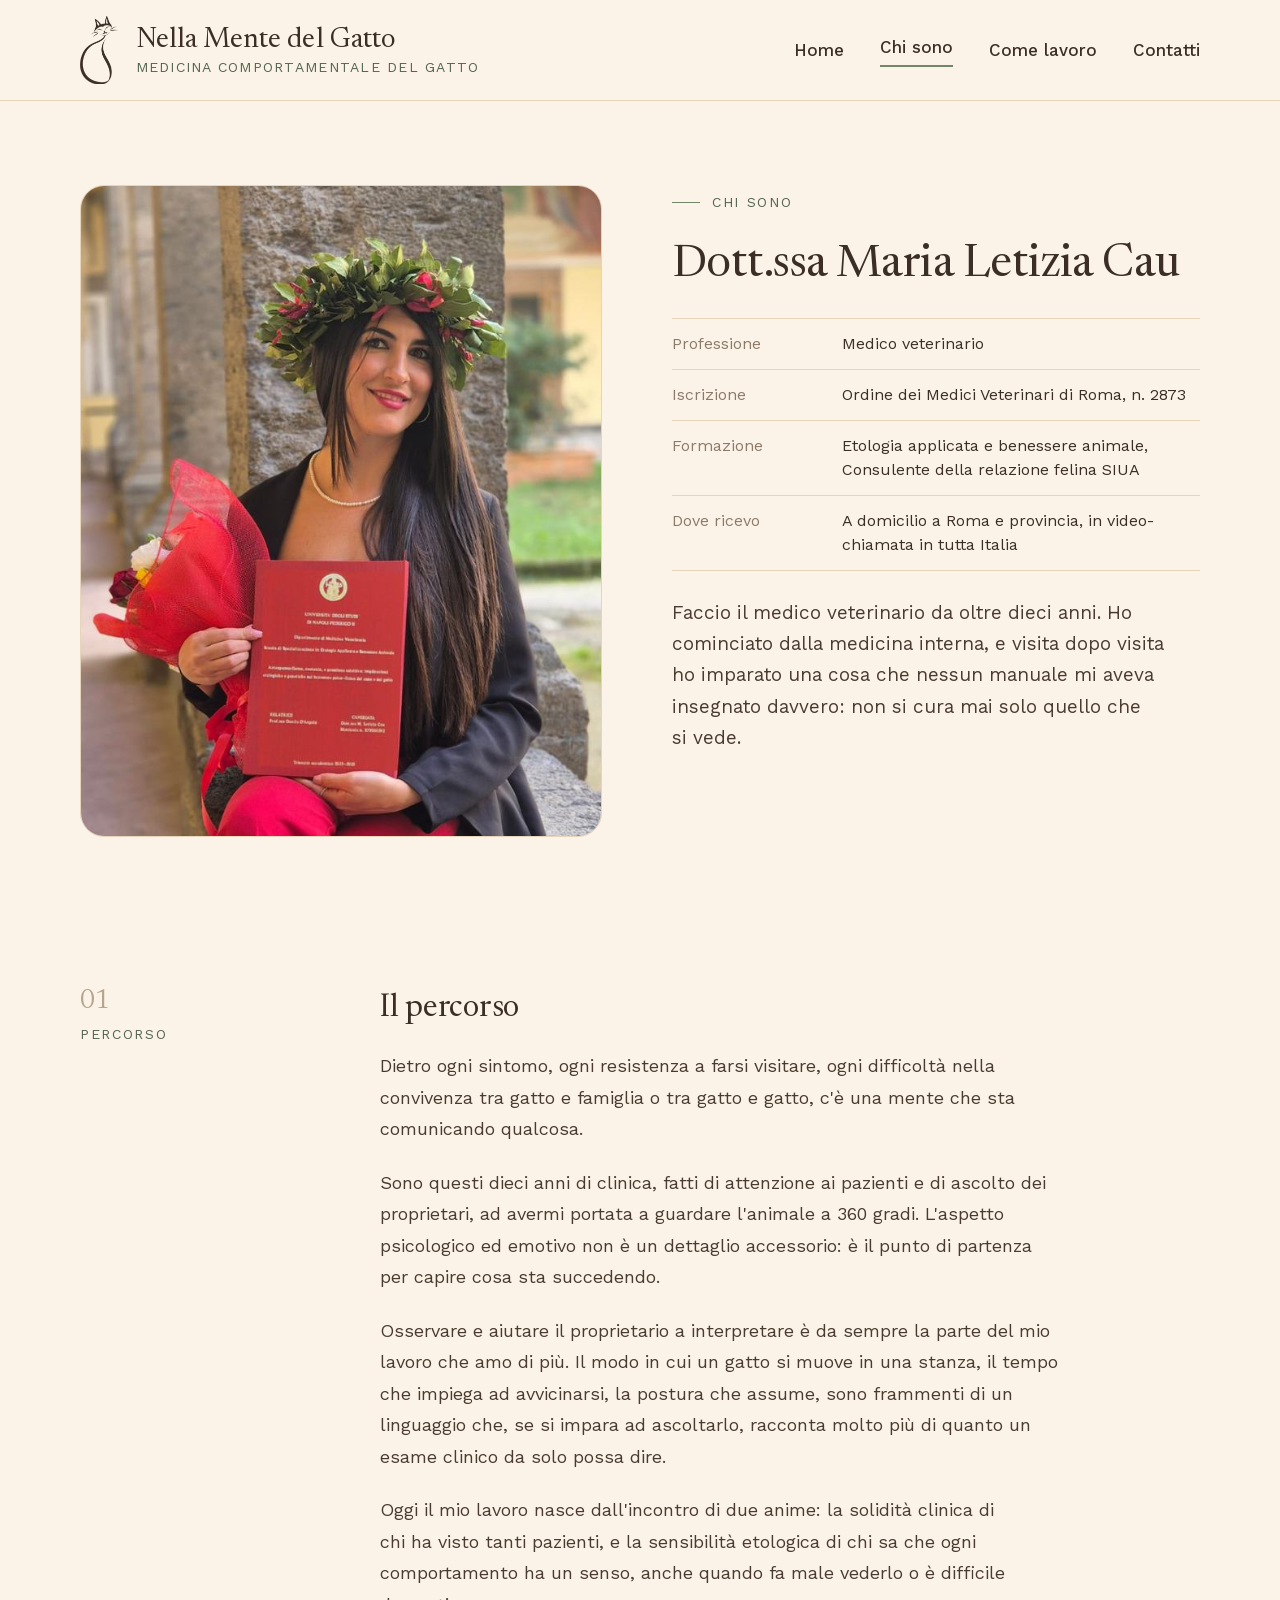
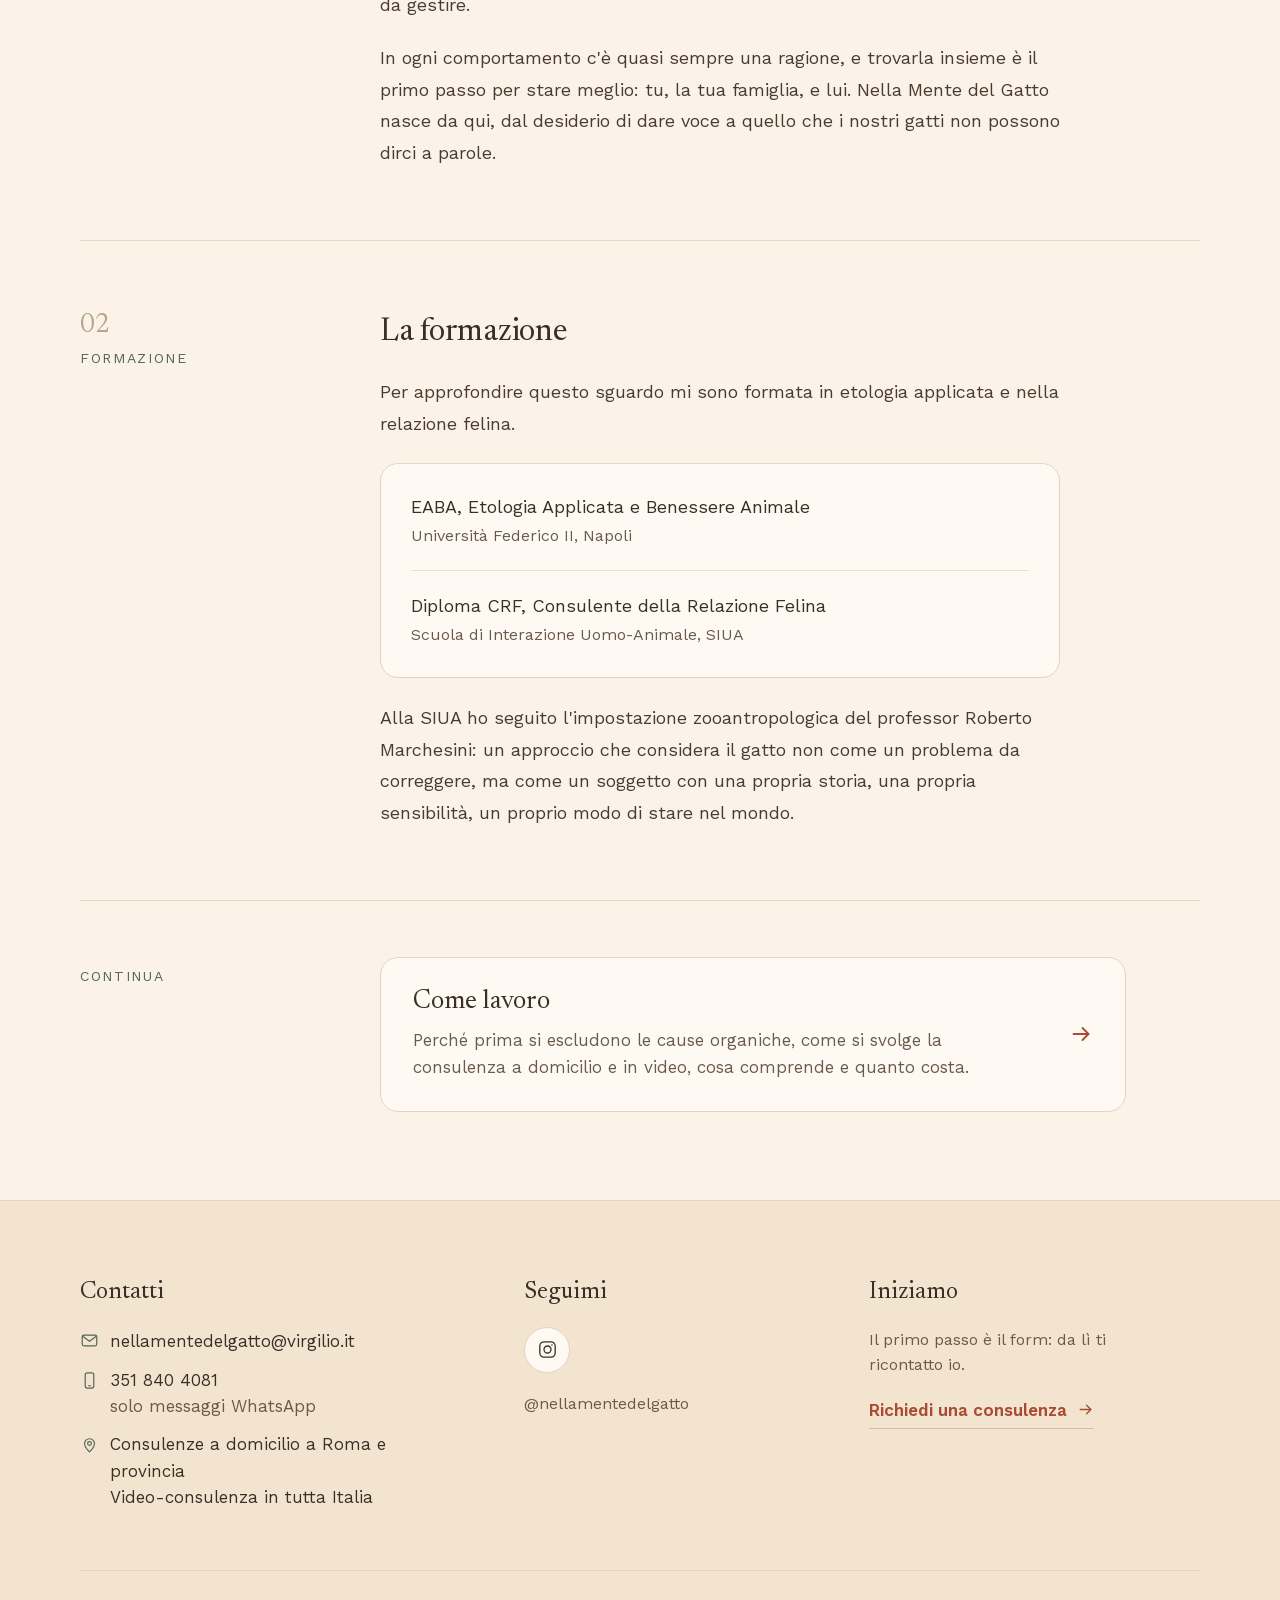
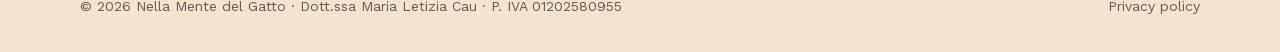
==== public/chi-sono.html @ 4de4a7db "Prima versione del sito" ====
<!doctype html>
<html lang="it">
<head>
<meta charset="utf-8">
<meta name="viewport" content="width=device-width, initial-scale=1">
<title>Chi sono · Nella Mente del Gatto</title>
<meta name="description" content="Dott.ssa Maria Letizia Cau, medico veterinario esperto in comportamento felino. Consulenze a domicilio a Roma e in video-chiamata in tutta Italia.">
<link rel="icon" href="assets/img/logo-gatto.png">
<link rel="stylesheet" href="assets/css/style.css">
<script src="assets/js/main.js" defer></script>
</head>
<body class="pagina-chi-sono">
<div class="v-desk">
<div class="chi-sono">
<div class="chi-sono__div">

  <header class="header">
    <div class="header__div">

      <a href="index.html" class="brand header__a" aria-label="Nella Mente del Gatto, torna alla home">
        <img src="assets/img/logo-gatto.png" alt="Nella Mente del Gatto" class="header__img">
        <div class="header__div-2">
          <span class="header__span">Nella Mente del Gatto</span>
          <span class="header__span-2">Medicina comportamentale del gatto</span>
        </div>
      </a>

      <nav class="header__nav">
        <a href="index.html" class="header__a-2">Home</a>
        <a href="chi-sono.html" aria-current="page" class="header__a-3">Chi sono</a>
        <a href="come-lavoro.html" class="header__a-2">Come lavoro</a>
        <a href="#contatti" class="header__a-2">Contatti</a>
      </nav>

    </div>
  </header>

  <section class="chi-sono-apertura">
    <div class="chi-sono-apertura__div">

      <img src="assets/img/foto-dottoressa.jpg" alt="La dottoressa Maria Letizia Cau seduta nel chiostro della Federico II, con la corona d'alloro e la tesi della scuola di specializzazione in etologia applicata e benessere animale" class="chi-sono-apertura__img">

      <div class="chi-sono-apertura__div-2">

        <div class="chi-sono-apertura__div-3">
          <span class="chi-sono-apertura__span"></span>
          <span class="chi-sono-apertura__span-2">Chi sono</span>
        </div>

        <h1 class="chi-sono-apertura__h1">Dott.ssa Maria Letizia Cau</h1>

        <ul class="chi-sono-apertura__ul">
          <li class="chi-sono-apertura__li">
            <span class="chi-sono-apertura__span-3">Professione</span>
            <span>Medico veterinario</span>
          </li>
          <li class="chi-sono-apertura__li">
            <span class="chi-sono-apertura__span-3">Iscrizione</span>
            <span>Ordine dei Medici Veterinari di Roma, n. 2873</span>
          </li>
          <li class="chi-sono-apertura__li">
            <span class="chi-sono-apertura__span-3">Formazione</span>
            <span>Etologia applicata e benessere animale, Consulente della relazione felina SIUA</span>
          </li>
          <li class="chi-sono-apertura__li">
            <span class="chi-sono-apertura__span-3">Dove ricevo</span>
            <span>A domicilio a Roma e provincia, in video-chiamata in tutta Italia</span>
          </li>
        </ul>

        <p class="chi-sono-apertura__p">Faccio il medico veterinario da oltre dieci anni. Ho cominciato dalla medicina interna, e visita dopo visita ho imparato una cosa che nessun manuale mi aveva insegnato davvero: non si cura mai solo quello che si vede.</p>

      </div>

    </div>
  </section>

  <section id="percorso" class="chi-sono-percorso">
    <div class="chi-sono-percorso__div">

      <div class="chi-sono-percorso__div-2">
        <span class="chi-sono-percorso__span">01</span>
        <span class="chi-sono-percorso__span-2">Percorso</span>
      </div>

      <div class="chi-sono-percorso__div-3">
        <h2 class="chi-sono-percorso__h2">Il percorso</h2>
        <p class="chi-sono-percorso__p">Dietro ogni sintomo, ogni resistenza a farsi visitare, ogni difficoltà nella convivenza tra gatto e famiglia o tra gatto e gatto, c'è una mente che sta comunicando qualcosa.</p>
        <p class="chi-sono-percorso__p">Sono questi dieci anni di clinica, fatti di attenzione ai pazienti e di ascolto dei proprietari, ad avermi portata a guardare l'animale a 360 gradi. L'aspetto psicologico ed emotivo non è un dettaglio accessorio: è il punto di partenza per capire cosa sta succedendo.</p>
        <p class="chi-sono-percorso__p">Osservare e aiutare il proprietario a interpretare è da sempre la parte del mio lavoro che amo di più. Il modo in cui un gatto si muove in una stanza, il tempo che impiega ad avvicinarsi, la postura che assume, sono frammenti di un linguaggio che, se si impara ad ascoltarlo, racconta molto più di quanto un esame clinico da solo possa dire.</p>
        <p class="chi-sono-percorso__p">Oggi il mio lavoro nasce dall'incontro di due anime: la solidità clinica di chi ha visto tanti pazienti, e la sensibilità etologica di chi sa che ogni comportamento ha un senso, anche quando fa male vederlo o è difficile da gestire.</p>
        <p class="chi-sono-percorso__p">In ogni comportamento c'è quasi sempre una ragione, e trovarla insieme è il primo passo per stare meglio: tu, la tua famiglia, e lui. Nella Mente del Gatto nasce da qui, dal desiderio di dare voce a quello che i nostri gatti non possono dirci a parole.</p>
      </div>

    </div>
  </section>

  <section id="formazione" class="chi-sono-formazione">
    <div class="chi-sono-formazione__div">

      <div class="chi-sono-formazione__div-2">
        <span class="chi-sono-formazione__span">02</span>
        <span class="chi-sono-formazione__span-2">Formazione</span>
      </div>

      <div class="chi-sono-formazione__div-3">
        <h2 class="chi-sono-formazione__h2">La formazione</h2>
        <p class="chi-sono-formazione__p">Per approfondire questo sguardo mi sono formata in etologia applicata e nella relazione felina.</p>

        <ul class="chi-sono-formazione__ul">
          <li class="chi-sono-formazione__li">
            <span class="chi-sono-formazione__span-3">EABA, Etologia Applicata e Benessere Animale</span>
            <span class="chi-sono-formazione__span-4">Università Federico II, Napoli</span>
          </li>
          <li class="chi-sono-formazione__li-2">
            <span class="chi-sono-formazione__span-3">Diploma CRF, Consulente della Relazione Felina</span>
            <span class="chi-sono-formazione__span-4">Scuola di Interazione Uomo-Animale, SIUA</span>
          </li>
        </ul>

        <p class="chi-sono-formazione__p">Alla SIUA ho seguito l'impostazione zooantropologica del professor Roberto Marchesini: un approccio che considera il gatto non come un problema da correggere, ma come un soggetto con una propria storia, una propria sensibilità, un proprio modo di stare nel mondo.</p>
      </div>

    </div>
  </section>

  <section class="chi-sono-continua">
    <div class="chi-sono-continua__div">
      <span class="chi-sono-continua__span">Continua</span>
      <a href="come-lavoro.html" class="chi-sono-continua__a">
        <span class="chi-sono-continua__span-2">
          <span class="chi-sono-continua__span-3">Come lavoro</span>
          <span class="chi-sono-continua__span-4">Perché prima si escludono le cause organiche, come si svolge la consulenza a domicilio e in video, cosa comprende e quanto costa.</span>
        </span>
        <svg width="24" height="24" viewBox="0 0 24 24" fill="none" stroke="#A84B32" stroke-width="1.8" stroke-linecap="round" stroke-linejoin="round" class="chi-sono-continua__svg" aria-hidden="true"><path d="M4.5 12h15"/><path d="M13.5 6l6 6-6 6"/></svg>
      </a>
    </div>
  </section>

</div>

  <footer id="contatti" class="footer">
    <div class="footer__div">

      <div class="footer__div-2">

        <div class="footer__div-3">
          <h3 class="footer__h3">Contatti</h3>
          <ul class="footer__ul">
            <li class="footer__li">
              <svg width="19" height="19" viewBox="0 0 24 24" fill="none" stroke="#556652" stroke-width="1.5" stroke-linecap="round" stroke-linejoin="round" class="footer__svg" aria-hidden="true"><rect x="2.8" y="5.2" width="18.4" height="13.6" rx="2.4"/><path d="M3.4 6.6 12 13l8.6-6.4"/></svg>
              <a href="mailto:nellamentedelgatto@virgilio.it" class="footer__a">nellamentedelgatto@virgilio.it</a>
            </li>
            <li class="footer__li-2">
              <svg width="19" height="19" viewBox="0 0 24 24" fill="none" stroke="#556652" stroke-width="1.5" stroke-linecap="round" stroke-linejoin="round" class="footer__svg-2" aria-hidden="true"><rect x="6.6" y="2.4" width="10.8" height="19.2" rx="2.6"/><path d="M10.7 18.6h2.6"/></svg>
              <span>351 840 4081<br><span class="footer__span">solo messaggi WhatsApp</span></span>
            </li>
            <li class="footer__li-2">
              <svg width="19" height="19" viewBox="0 0 24 24" fill="none" stroke="#556652" stroke-width="1.5" stroke-linecap="round" stroke-linejoin="round" class="footer__svg-2" aria-hidden="true"><path d="M12 21.4c4.2-4.4 6.3-7.8 6.3-10.4a6.3 6.3 0 0 0-12.6 0c0 2.6 2.1 6 6.3 10.4Z"/><circle cx="12" cy="10.8" r="2.4"/></svg>
              <span>Consulenze a domicilio a Roma e provincia<br>Video-consulenza in tutta Italia</span>
            </li>
          </ul>
        </div>

        <div class="footer__div-3">
          <h3 class="footer__h3">Seguimi</h3>
          <a href="https://instagram.com/nellamentedelgatto" aria-label="Instagram @nellamentedelgatto" class="footer__a-2">
            <span class="footer__span-2">
              <svg width="21" height="21" viewBox="0 0 24 24" fill="none" stroke="#3A2E26" stroke-width="1.5" stroke-linecap="round" stroke-linejoin="round" aria-hidden="true"><rect x="3.2" y="3.2" width="17.6" height="17.6" rx="5"/><circle cx="12" cy="12" r="4"/><circle cx="17.1" cy="6.9" r=".9" fill="#3A2E26" stroke="none"/></svg>
            </span>
            <span>@nellamentedelgatto</span>
          </a>
        </div>

        <div class="footer__div-4">
          <h3 class="footer__h3">Iniziamo</h3>
          <p class="footer__p">Il primo passo è il form: da lì ti ricontatto io.</p>
          <a href="https://docs.google.com/forms/d/e/1FAIpQLSdXzBpTaCmqkemkIKtonIgQlfMpeAtrmqudylwZAM1-Fb1tOw/viewform" target="_blank" rel="noopener" class="footer__a-3">
            Richiedi una consulenza
            <svg width="17" height="17" viewBox="0 0 24 24" fill="none" stroke="#A84B32" stroke-width="1.9" stroke-linecap="round" stroke-linejoin="round" aria-hidden="true"><path d="M4.5 12h15"/><path d="M13.5 6l6 6-6 6"/></svg>
          </a>
        </div>

      </div>

      <div class="footer__div-5">
        <span class="footer__span-3">© 2026 Nella Mente del Gatto · Dott.ssa Maria Letizia Cau · P. IVA 01202580955</span>
        <a href="privacy.html" class="footer__a-4">Privacy policy</a>
      </div>

    </div>
  </footer>

</div>
</div>
<div class="v-mob">
<div class="m-chi-sono">
<div class="m-chi-sono__div">

  <header class="m-header">
    <div class="m-header__div">

      <a href="index.html" class="brand m-header__a" aria-label="Nella Mente del Gatto, torna alla home">
        <img src="assets/img/logo-gatto.png" alt="Nella Mente del Gatto" class="m-header__img">
        <span class="m-header__span">Nella Mente<br>del Gatto</span>
      </a>

      <button class="menu-toggle m-header__button" aria-label="Apri il menu" aria-expanded="false" aria-controls="m-menu">
        <svg width="22" height="22" viewBox="0 0 24 24" fill="none" stroke="#3A2E26" stroke-width="1.7" stroke-linecap="round" aria-hidden="true"><path d="M4 7.5h16"/><path d="M4 12h16"/><path d="M4 16.5h16"/></svg>
      </button>

    </div>
    <nav class="menu-mobile" id="m-menu" hidden><a href="index.html">Home</a><a href="chi-sono.html" aria-current="page" class="is-active">Chi sono</a><a href="come-lavoro.html">Come lavoro</a><a href="#m-contatti">Contatti</a></nav>
  </header>

  <section class="m-chi-sono-apertura">

    <div class="m-chi-sono-apertura__div">
      <span class="m-chi-sono-apertura__span"></span>
      <span class="m-chi-sono-apertura__span-2">Chi sono</span>
    </div>

    <h1 class="m-chi-sono-apertura__h1">Dott.ssa Maria Letizia Cau</h1>

    <img src="assets/img/foto-dottoressa.jpg" alt="La dottoressa Maria Letizia Cau seduta nel chiostro della Federico II, con la corona d'alloro e la tesi della scuola di specializzazione in etologia applicata e benessere animale" class="m-chi-sono-apertura__img">

    <ul class="m-chi-sono-apertura__ul">
      <li class="m-chi-sono-apertura__li">
        <span class="m-chi-sono-apertura__span-3">Professione</span>
        <span class="m-chi-sono-apertura__span-4">Medico veterinario</span>
      </li>
      <li class="m-chi-sono-apertura__li">
        <span class="m-chi-sono-apertura__span-3">Iscrizione</span>
        <span class="m-chi-sono-apertura__span-4">Ordine dei Medici Veterinari di Roma, n. 2873</span>
      </li>
      <li class="m-chi-sono-apertura__li">
        <span class="m-chi-sono-apertura__span-3">Formazione</span>
        <span class="m-chi-sono-apertura__span-4">Etologia applicata e benessere animale, Consulente della relazione felina SIUA</span>
      </li>
      <li class="m-chi-sono-apertura__li">
        <span class="m-chi-sono-apertura__span-3">Dove ricevo</span>
        <span class="m-chi-sono-apertura__span-4">A domicilio a Roma e provincia, in video-chiamata in tutta Italia</span>
      </li>
    </ul>

    <p class="m-chi-sono-apertura__p">Faccio il medico veterinario da oltre dieci anni. Ho cominciato dalla medicina interna, e visita dopo visita ho imparato una cosa che nessun manuale mi aveva insegnato davvero: non si cura mai solo quello che si vede.</p>

  </section>

  <section id="m-percorso" class="m-chi-sono-percorso">
    <div class="m-chi-sono-percorso__div">
      <span class="m-chi-sono-percorso__span">01</span>
      <span class="m-chi-sono-percorso__span-2">Percorso</span>
    </div>
    <h2 class="m-chi-sono-percorso__h2">Il percorso</h2>
    <p class="m-chi-sono-percorso__p">Dietro ogni sintomo, ogni resistenza a farsi visitare, ogni difficoltà nella convivenza tra gatto e famiglia o tra gatto e gatto, c'è una mente che sta comunicando qualcosa.</p>
    <p class="m-chi-sono-percorso__p">Sono questi dieci anni di clinica, fatti di attenzione ai pazienti e di ascolto dei proprietari, ad avermi portata a guardare l'animale a 360 gradi. L'aspetto psicologico ed emotivo non è un dettaglio accessorio: è il punto di partenza per capire cosa sta succedendo.</p>
    <p class="m-chi-sono-percorso__p">Osservare e aiutare il proprietario a interpretare è da sempre la parte del mio lavoro che amo di più. Il modo in cui un gatto si muove in una stanza, il tempo che impiega ad avvicinarsi, la postura che assume, sono frammenti di un linguaggio che, se si impara ad ascoltarlo, racconta molto più di quanto un esame clinico da solo possa dire.</p>
    <p class="m-chi-sono-percorso__p">Oggi il mio lavoro nasce dall'incontro di due anime: la solidità clinica di chi ha visto tanti pazienti, e la sensibilità etologica di chi sa che ogni comportamento ha un senso, anche quando fa male vederlo o è difficile da gestire.</p>
    <p class="m-chi-sono-percorso__p">In ogni comportamento c'è quasi sempre una ragione, e trovarla insieme è il primo passo per stare meglio: tu, la tua famiglia, e lui. Nella Mente del Gatto nasce da qui, dal desiderio di dare voce a quello che i nostri gatti non possono dirci a parole.</p>
  </section>

  <section id="m-formazione" class="m-chi-sono-formazione">
    <div class="m-chi-sono-formazione__div">
      <div class="m-chi-sono-formazione__div-2">
        <span class="m-chi-sono-formazione__span">02</span>
        <span class="m-chi-sono-formazione__span-2">Formazione</span>
      </div>
      <h2 class="m-chi-sono-formazione__h2">La formazione</h2>
      <p class="m-chi-sono-formazione__p">Per approfondire questo sguardo mi sono formata in etologia applicata e nella relazione felina.</p>

      <ul class="m-chi-sono-formazione__ul">
        <li class="m-chi-sono-formazione__li">
          <span class="m-chi-sono-formazione__span-3">EABA, Etologia Applicata e Benessere Animale</span>
          <span class="m-chi-sono-formazione__span-4">Università Federico II, Napoli</span>
        </li>
        <li class="m-chi-sono-formazione__li-2">
          <span class="m-chi-sono-formazione__span-3">Diploma CRF, Consulente della Relazione Felina</span>
          <span class="m-chi-sono-formazione__span-4">Scuola di Interazione Uomo-Animale, SIUA</span>
        </li>
      </ul>

      <p class="m-chi-sono-formazione__p">Alla SIUA ho seguito l'impostazione zooantropologica del professor Roberto Marchesini: un approccio che considera il gatto non come un problema da correggere, ma come un soggetto con una propria storia, una propria sensibilità, un proprio modo di stare nel mondo.</p>
    </div>
  </section>

  <section class="m-chi-sono-continua">
    <div class="m-chi-sono-continua__div">
      <span class="m-chi-sono-continua__span">Continua</span>
      <a href="come-lavoro.html" class="m-chi-sono-continua__a">
        <span class="m-chi-sono-continua__span-2">Come lavoro</span>
        <span class="m-chi-sono-continua__span-3">Perché prima si escludono le cause organiche, come si svolge la consulenza a domicilio e in video, cosa comprende e quanto costa.</span>
        <span class="m-chi-sono-continua__span-4">
          Vai alla pagina
          <svg width="17" height="17" viewBox="0 0 24 24" fill="none" stroke="#A84B32" stroke-width="1.9" stroke-linecap="round" stroke-linejoin="round" aria-hidden="true"><path d="M4.5 12h15"/><path d="M13.5 6l6 6-6 6"/></svg>
        </span>
      </a>
    </div>
  </section>

</div>

  <footer id="m-contatti" class="m-footer">

    <div class="m-footer__div">

      <div class="m-footer__div-2">
        <h3 class="m-footer__h3">Contatti</h3>
        <ul class="m-footer__ul">
          <li class="m-footer__li">
            <svg width="19" height="19" viewBox="0 0 24 24" fill="none" stroke="#556652" stroke-width="1.5" stroke-linecap="round" stroke-linejoin="round" class="m-footer__svg" aria-hidden="true"><rect x="2.8" y="5.2" width="18.4" height="13.6" rx="2.4"/><path d="M3.4 6.6 12 13l8.6-6.4"/></svg>
            <a href="mailto:nellamentedelgatto@virgilio.it" class="m-footer__a">nellamentedelgatto@virgilio.it</a>
          </li>
          <li class="m-footer__li-2">
            <svg width="19" height="19" viewBox="0 0 24 24" fill="none" stroke="#556652" stroke-width="1.5" stroke-linecap="round" stroke-linejoin="round" class="m-footer__svg-2" aria-hidden="true"><rect x="6.6" y="2.4" width="10.8" height="19.2" rx="2.6"/><path d="M10.7 18.6h2.6"/></svg>
            <span>351 840 4081<br><span class="m-footer__span">solo messaggi WhatsApp</span></span>
          </li>
          <li class="m-footer__li-2">
            <svg width="19" height="19" viewBox="0 0 24 24" fill="none" stroke="#556652" stroke-width="1.5" stroke-linecap="round" stroke-linejoin="round" class="m-footer__svg-2" aria-hidden="true"><path d="M12 21.4c4.2-4.4 6.3-7.8 6.3-10.4a6.3 6.3 0 0 0-12.6 0c0 2.6 2.1 6 6.3 10.4Z"/><circle cx="12" cy="10.8" r="2.4"/></svg>
            <span>Consulenze a domicilio a Roma e provincia<br>Video-consulenza in tutta Italia</span>
          </li>
        </ul>
      </div>

      <div class="m-footer__div-3">
        <h3 class="m-footer__h3">Seguimi</h3>
        <a href="https://instagram.com/nellamentedelgatto" aria-label="Instagram @nellamentedelgatto" class="m-footer__a-2">
          <span class="m-footer__span-2">
            <svg width="22" height="22" viewBox="0 0 24 24" fill="none" stroke="#3A2E26" stroke-width="1.5" stroke-linecap="round" stroke-linejoin="round" aria-hidden="true"><rect x="3.2" y="3.2" width="17.6" height="17.6" rx="5"/><circle cx="12" cy="12" r="4"/><circle cx="17.1" cy="6.9" r=".9" fill="#3A2E26" stroke="none"/></svg>
          </span>
          <span>@nellamentedelgatto</span>
        </a>
      </div>

      <div class="m-footer__div-4">
        <h3 class="m-footer__h3">Iniziamo</h3>
        <p class="m-footer__p">Il primo passo è il form: da lì ti ricontatto io.</p>
        <a href="https://docs.google.com/forms/d/e/1FAIpQLSdXzBpTaCmqkemkIKtonIgQlfMpeAtrmqudylwZAM1-Fb1tOw/viewform" target="_blank" rel="noopener" class="m-footer__a-3">
          Richiedi una consulenza
          <svg width="17" height="17" viewBox="0 0 24 24" fill="none" stroke="#A84B32" stroke-width="1.9" stroke-linecap="round" stroke-linejoin="round" aria-hidden="true"><path d="M4.5 12h15"/><path d="M13.5 6l6 6-6 6"/></svg>
        </a>
      </div>

    </div>

    <div class="m-footer__div-5">
      <span class="m-footer__span-3">© 2026 Nella Mente del Gatto · Dott.ssa Maria Letizia Cau · P. IVA 01202580955</span>
      <a href="privacy.html" class="m-footer__a-4">Privacy policy</a>
    </div>

  </footer>

</div>
</div>
</body>
</html>
---- public/assets/css/style.css ----
@font-face {
  font-family: 'Newsreader';
  font-style: normal;
  font-weight: 400;
  font-display: swap;
  src: url("../fonts/newsreader-vietnamese.woff2") format('woff2');
  unicode-range: U+0102-0103, U+0110-0111, U+0128-0129, U+0168-0169, U+01A0-01A1, U+01AF-01B0, U+0300-0301, U+0303-0304, U+0308-0309, U+0323, U+0329, U+1EA0-1EF9, U+20AB;
}
@font-face {
  font-family: 'Newsreader';
  font-style: normal;
  font-weight: 400;
  font-display: swap;
  src: url("../fonts/newsreader-latin-ext.woff2") format('woff2');
  unicode-range: U+0100-02BA, U+02BD-02C5, U+02C7-02CC, U+02CE-02D7, U+02DD-02FF, U+0304, U+0308, U+0329, U+1D00-1DBF, U+1E00-1E9F, U+1EF2-1EFF, U+2020, U+20A0-20AB, U+20AD-20C4, U+2113, U+2C60-2C7F, U+A720-A7FF;
}
@font-face {
  font-family: 'Newsreader';
  font-style: normal;
  font-weight: 400;
  font-display: swap;
  src: url("../fonts/newsreader-latin.woff2") format('woff2');
  unicode-range: U+0000-00FF, U+0131, U+0152-0153, U+02BB-02BC, U+02C6, U+02DA, U+02DC, U+0304, U+0308, U+0329, U+2000-206F, U+20AC, U+2122, U+2191, U+2193, U+2212, U+2215, U+FEFF, U+FFFD;
}
@font-face {
  font-family: 'Newsreader';
  font-style: normal;
  font-weight: 500;
  font-display: swap;
  src: url("../fonts/newsreader-vietnamese.woff2") format('woff2');
  unicode-range: U+0102-0103, U+0110-0111, U+0128-0129, U+0168-0169, U+01A0-01A1, U+01AF-01B0, U+0300-0301, U+0303-0304, U+0308-0309, U+0323, U+0329, U+1EA0-1EF9, U+20AB;
}
@font-face {
  font-family: 'Newsreader';
  font-style: normal;
  font-weight: 500;
  font-display: swap;
  src: url("../fonts/newsreader-latin-ext.woff2") format('woff2');
  unicode-range: U+0100-02BA, U+02BD-02C5, U+02C7-02CC, U+02CE-02D7, U+02DD-02FF, U+0304, U+0308, U+0329, U+1D00-1DBF, U+1E00-1E9F, U+1EF2-1EFF, U+2020, U+20A0-20AB, U+20AD-20C4, U+2113, U+2C60-2C7F, U+A720-A7FF;
}
@font-face {
  font-family: 'Newsreader';
  font-style: normal;
  font-weight: 500;
  font-display: swap;
  src: url("../fonts/newsreader-latin.woff2") format('woff2');
  unicode-range: U+0000-00FF, U+0131, U+0152-0153, U+02BB-02BC, U+02C6, U+02DA, U+02DC, U+0304, U+0308, U+0329, U+2000-206F, U+20AC, U+2122, U+2191, U+2193, U+2212, U+2215, U+FEFF, U+FFFD;
}
@font-face {
  font-family: 'Newsreader';
  font-style: normal;
  font-weight: 600;
  font-display: swap;
  src: url("../fonts/newsreader-vietnamese.woff2") format('woff2');
  unicode-range: U+0102-0103, U+0110-0111, U+0128-0129, U+0168-0169, U+01A0-01A1, U+01AF-01B0, U+0300-0301, U+0303-0304, U+0308-0309, U+0323, U+0329, U+1EA0-1EF9, U+20AB;
}
@font-face {
  font-family: 'Newsreader';
  font-style: normal;
  font-weight: 600;
  font-display: swap;
  src: url("../fonts/newsreader-latin-ext.woff2") format('woff2');
  unicode-range: U+0100-02BA, U+02BD-02C5, U+02C7-02CC, U+02CE-02D7, U+02DD-02FF, U+0304, U+0308, U+0329, U+1D00-1DBF, U+1E00-1E9F, U+1EF2-1EFF, U+2020, U+20A0-20AB, U+20AD-20C4, U+2113, U+2C60-2C7F, U+A720-A7FF;
}
@font-face {
  font-family: 'Newsreader';
  font-style: normal;
  font-weight: 600;
  font-display: swap;
  src: url("../fonts/newsreader-latin.woff2") format('woff2');
  unicode-range: U+0000-00FF, U+0131, U+0152-0153, U+02BB-02BC, U+02C6, U+02DA, U+02DC, U+0304, U+0308, U+0329, U+2000-206F, U+20AC, U+2122, U+2191, U+2193, U+2212, U+2215, U+FEFF, U+FFFD;
}
@font-face {
  font-family: 'Work Sans';
  font-style: normal;
  font-weight: 400;
  font-display: swap;
  src: url("../fonts/work-sans-vietnamese.woff2") format('woff2');
  unicode-range: U+0102-0103, U+0110-0111, U+0128-0129, U+0168-0169, U+01A0-01A1, U+01AF-01B0, U+0300-0301, U+0303-0304, U+0308-0309, U+0323, U+0329, U+1EA0-1EF9, U+20AB;
}
@font-face {
  font-family: 'Work Sans';
  font-style: normal;
  font-weight: 400;
  font-display: swap;
  src: url("../fonts/work-sans-latin-ext.woff2") format('woff2');
  unicode-range: U+0100-02BA, U+02BD-02C5, U+02C7-02CC, U+02CE-02D7, U+02DD-02FF, U+0304, U+0308, U+0329, U+1D00-1DBF, U+1E00-1E9F, U+1EF2-1EFF, U+2020, U+20A0-20AB, U+20AD-20C4, U+2113, U+2C60-2C7F, U+A720-A7FF;
}
@font-face {
  font-family: 'Work Sans';
  font-style: normal;
  font-weight: 400;
  font-display: swap;
  src: url("../fonts/work-sans-latin.woff2") format('woff2');
  unicode-range: U+0000-00FF, U+0131, U+0152-0153, U+02BB-02BC, U+02C6, U+02DA, U+02DC, U+0304, U+0308, U+0329, U+2000-206F, U+20AC, U+2122, U+2191, U+2193, U+2212, U+2215, U+FEFF, U+FFFD;
}
@font-face {
  font-family: 'Work Sans';
  font-style: normal;
  font-weight: 500;
  font-display: swap;
  src: url("../fonts/work-sans-vietnamese.woff2") format('woff2');
  unicode-range: U+0102-0103, U+0110-0111, U+0128-0129, U+0168-0169, U+01A0-01A1, U+01AF-01B0, U+0300-0301, U+0303-0304, U+0308-0309, U+0323, U+0329, U+1EA0-1EF9, U+20AB;
}
@font-face {
  font-family: 'Work Sans';
  font-style: normal;
  font-weight: 500;
  font-display: swap;
  src: url("../fonts/work-sans-latin-ext.woff2") format('woff2');
  unicode-range: U+0100-02BA, U+02BD-02C5, U+02C7-02CC, U+02CE-02D7, U+02DD-02FF, U+0304, U+0308, U+0329, U+1D00-1DBF, U+1E00-1E9F, U+1EF2-1EFF, U+2020, U+20A0-20AB, U+20AD-20C4, U+2113, U+2C60-2C7F, U+A720-A7FF;
}
@font-face {
  font-family: 'Work Sans';
  font-style: normal;
  font-weight: 500;
  font-display: swap;
  src: url("../fonts/work-sans-latin.woff2") format('woff2');
  unicode-range: U+0000-00FF, U+0131, U+0152-0153, U+02BB-02BC, U+02C6, U+02DA, U+02DC, U+0304, U+0308, U+0329, U+2000-206F, U+20AC, U+2122, U+2191, U+2193, U+2212, U+2215, U+FEFF, U+FFFD;
}
@font-face {
  font-family: 'Work Sans';
  font-style: normal;
  font-weight: 600;
  font-display: swap;
  src: url("../fonts/work-sans-vietnamese.woff2") format('woff2');
  unicode-range: U+0102-0103, U+0110-0111, U+0128-0129, U+0168-0169, U+01A0-01A1, U+01AF-01B0, U+0300-0301, U+0303-0304, U+0308-0309, U+0323, U+0329, U+1EA0-1EF9, U+20AB;
}
@font-face {
  font-family: 'Work Sans';
  font-style: normal;
  font-weight: 600;
  font-display: swap;
  src: url("../fonts/work-sans-latin-ext.woff2") format('woff2');
  unicode-range: U+0100-02BA, U+02BD-02C5, U+02C7-02CC, U+02CE-02D7, U+02DD-02FF, U+0304, U+0308, U+0329, U+1D00-1DBF, U+1E00-1E9F, U+1EF2-1EFF, U+2020, U+20A0-20AB, U+20AD-20C4, U+2113, U+2C60-2C7F, U+A720-A7FF;
}
@font-face {
  font-family: 'Work Sans';
  font-style: normal;
  font-weight: 600;
  font-display: swap;
  src: url("../fonts/work-sans-latin.woff2") format('woff2');
  unicode-range: U+0000-00FF, U+0131, U+0152-0153, U+02BB-02BC, U+02C6, U+02DA, U+02DC, U+0304, U+0308, U+0329, U+2000-206F, U+20AC, U+2122, U+2191, U+2193, U+2212, U+2215, U+FEFF, U+FFFD;
}

@layer base {

h1, h2, h3 {
  font-family: Newsreader, Georgia, "Times New Roman", serif;
  font-weight: 400;
  margin: 0;
  text-wrap: balance;
}
p { margin: 0; text-wrap: pretty; }
a { color: #8F3D28; text-decoration: none; }
a:hover { color: #A84B32; text-decoration: underline; }
ul { margin: 0; padding: 0; list-style: none; }
.cta { position: relative; gap: 0 !important; justify-content: center; isolation: isolate; box-shadow: 0 2px 10px rgba(58, 46, 38, .1); transition: transform .45s cubic-bezier(.22, .8, .24, 1), box-shadow .45s cubic-bezier(.22, .8, .24, 1), filter .45s; will-change: transform; }
.cta--light { box-shadow: 0 4px 18px rgba(58, 46, 38, .16); }
.cta::after { content: ""; position: absolute; inset: 0; border-radius: inherit; pointer-events: none; z-index: -1; animation: cta-respiro 3.8s cubic-bezier(.4, 0, .2, 1) infinite; }
@keyframes cta-respiro {
  0% { box-shadow: 0 0 0 0 var(--halo); }
  55% { box-shadow: 0 0 0 16px transparent; }
  100% { box-shadow: 0 0 0 16px transparent; }
}
.cta-arrow { width: 0; margin-left: 0; opacity: 0; transform: translateX(-8px); flex-shrink: 0; transition: width .45s cubic-bezier(.22, .8, .24, 1), margin-left .45s cubic-bezier(.22, .8, .24, 1), opacity .3s ease, transform .45s cubic-bezier(.22, .8, .24, 1); }
@media (hover: hover) {
  .cta:hover { transform: translateY(-2px); box-shadow: 0 10px 26px rgba(58, 46, 38, .18); filter: brightness(1.04); }
  .cta--light:hover { box-shadow: 0 12px 30px rgba(58, 46, 38, .24); filter: none; }
  .cta:hover::after { animation: none; }
  .cta:hover .cta-arrow { width: var(--arrow); margin-left: 12px; opacity: 1; transform: translateX(0); }
}
.cta:active { transform: translateY(0) scale(.98); transition-duration: .15s; }
.cta:focus-visible { outline: 2px solid #728669; outline-offset: 4px; }
@media (prefers-reduced-motion: reduce) {
  .cta, .cta-arrow { transition: none; }
  .cta::after { animation: none; }
}
  
.scroller { scrollbar-width: none; }
.scroller::-webkit-scrollbar { display: none; }

body {
  margin: 0;
  color: #3A2E26;
  font-family: "Work Sans", "Helvetica Neue", Helvetica, Arial, sans-serif;
  font-size: 17px;
  line-height: 1.65;
  -webkit-font-smoothing: antialiased;
}
html { scroll-behavior: smooth; }
@media (prefers-reduced-motion: reduce) { html { scroll-behavior: auto; } }
img { max-width: 100%; }

/* Desktop da 1200px in su, mobile sotto */
.v-mob { display: none; }
.v-desk [id] { scroll-margin-top: 110px; }
@media (max-width: 1199px) {
  body { font-size: 16px; line-height: 1.62; }
  .v-desk { display: none; }
  .v-mob { display: block; max-width: 680px; margin: 0 auto; }
}

/* Carosello */
.carousel-dots > span { transition: width .25s ease, background-color .25s ease; }
@media (prefers-reduced-motion: reduce) { .carousel-dots > span { transition: none; } }

/* Logo */
a.brand, a.brand:hover { color: inherit; text-decoration: none; }
header nav a[aria-current="page"] { text-decoration: none; }

/* Menu mobile */
.menu-toggle svg path { transition: transform .25s ease, opacity .2s ease; transform-origin: 12px 12px; }
.menu-toggle[aria-expanded="true"] svg path:nth-child(1) { transform: translateY(4.5px) rotate(45deg); }
.menu-toggle[aria-expanded="true"] svg path:nth-child(2) { opacity: 0; }
.menu-toggle[aria-expanded="true"] svg path:nth-child(3) { transform: translateY(-4.5px) rotate(-45deg); }
.menu-toggle:focus-visible { outline: 2px solid #728669; outline-offset: 3px; }
.menu-mobile {
  position: absolute; left: 0; right: 0; top: 100%;
  background: #FBF3E7; border-bottom: 1px solid #E6D4BB;
  box-shadow: 0 14px 24px rgba(58, 46, 38, .10);
  padding: 6px 20px 14px; display: flex; flex-direction: column;
}
.menu-mobile[hidden] { display: none; }
.menu-mobile a {
  color: #3A2E26; font-size: 18px; font-weight: 500;
  padding: 14px 0; border-bottom: 1px solid #EFE2CF;
}
.menu-mobile a:last-child { border-bottom: 0; }
.menu-mobile a:hover { color: #8F3D28; text-decoration: none; }
.menu-mobile a.is-active { color: #556652; }
.menu-mobile a.is-active::before { content: ""; display: inline-block; width: 18px; height: 1px; background: #728669; vertical-align: middle; margin-right: 10px; }

body.pagina-home { background: #FBF3E7; }
body.pagina-chi-sono { background: #F3E4D0; }
body.pagina-come-lavoro { background: #F3E4D0; }
body.pagina-privacy { background: #F3E4D0; }

}

/* home */
.home {
  width: 100%;
  background: #FBF3E7;
}

/* header */
.header {
  position: sticky;
  top: 0;
  z-index: 20;
  background: #FBF3E7;
  border-bottom: 1px solid #E6D4BB;
}
.header__div {
  max-width: 1120px;
  margin: 0 auto;
  padding: 16px 0;
  display: flex;
  align-items: center;
  justify-content: space-between;
  gap: 40px;
}
.header__a {
  display: flex;
  align-items: center;
  gap: 18px;
}
.header__img {
  height: 68px;
  width: auto;
  display: block;
  flex-shrink: 0;
}
.header__div-2 {
  display: flex;
  flex-direction: column;
  gap: 3px;
}
.header__span {
  font-family: Newsreader, Georgia, serif;
  font-size: 28px;
  line-height: 1.15;
  letter-spacing: .005em;
}
.header__span-2 {
  font-size: 14px;
  line-height: 1.2;
  letter-spacing: .09em;
  text-transform: uppercase;
  color: #556652;
}
.header__nav {
  display: flex;
  align-items: center;
  gap: 36px;
}
.header__a-2 {
  color: #3A2E26;
  font-size: 17px;
  font-weight: 500;
}

/* home-hero */
.home-hero {
  max-width: 1120px;
  margin: 0 auto;
  padding: 104px 0 112px;
}
.home-hero__div {
  display: grid;
  grid-template-columns: 570px 1fr;
  gap: 80px;
  align-items: center;
}
.home-hero__div-2 {
  display: flex;
  flex-direction: column;
  align-items: flex-start;
  gap: 26px;
}
.home-hero__div-3,
.chi-sono-apertura__div-3,
.come-lavoro-apertura__div-2 {
  display: flex;
  align-items: center;
  gap: 12px;
}
.home-hero__span,
.chi-sono-apertura__span,
.come-lavoro-apertura__span {
  display: block;
  width: 28px;
  height: 1px;
  background: #728669;
}
.home-hero__span-2,
.home-chi-sono__span,
.m-home-chi-sono__span,
.chi-sono-apertura__span-2,
.chi-sono-percorso__span-2,
.chi-sono-formazione__span-2,
.come-lavoro-apertura__span-2,
.come-lavoro-indice__span,
.come-lavoro-cause-organiche__span-2,
.come-lavoro-domicilio__span-2,
.come-lavoro-video-consulenza__span-2,
.come-lavoro-cosa-comprende__span-2,
.come-lavoro-colleghi__span-2 {
  font-size: 14px;
  letter-spacing: .12em;
  text-transform: uppercase;
  color: #556652;
}
.home-hero__h1 {
  font-size: 60px;
  line-height: 1.08;
  letter-spacing: -0.012em;
  color: #3A2E26;
}
.home-hero__p {
  font-size: 19px;
  line-height: 1.6;
  color: #6B5A4C;
  max-width: 500px;
}
.home-hero__div-4 {
  display: flex;
  flex-direction: column;
  gap: 14px;
  margin-top: 6px;
}
.home-hero__a {
  display: inline-flex;
  align-items: center;
  align-self: flex-start;
  gap: 0;
  background: #A84B32;
  color: #FDFAF6;
  font-size: 18px;
  font-weight: 600;
  padding: 20px 40px;
  border-radius: 999px;
  text-decoration: none;
  --halo: color-mix(in srgb, #A84B32 38%, transparent);
  --arrow: 19px;
}
.home-hero__span-3,
.home-chi-sono__span-2,
.footer__a-4,
.m-footer__a-4,
.come-lavoro-cosa-comprende__span-6,
.m-come-lavoro-cosa-comprende__span-6 {
  font-size: 14px;
  color: #6B5A4C;
}
.home-hero__img {
  display: block;
  width: 100%;
  aspect-ratio: 4 / 5;
  object-fit: cover;
  border-radius: 24px;
  border: 1px solid #E6D4BB;
}

/* home-consulenza */
.home-consulenza {
  background: #F3E4D0;
  border-top: 1px solid #E6D4BB;
  border-bottom: 1px solid #E6D4BB;
  padding: 104px 0;
}
.home-consulenza__div {
  max-width: 1120px;
  margin: 0 auto;
  display: flex;
  flex-direction: column;
  gap: 56px;
}
.home-consulenza__div-2 {
  display: grid;
  grid-template-columns: 1fr 400px;
  gap: 80px;
  align-items: start;
}
.home-consulenza__div-3 {
  display: flex;
  flex-direction: column;
  gap: 20px;
  max-width: 620px;
}
.home-consulenza__h2 {
  font-size: 42px;
  line-height: 1.14;
  letter-spacing: -0.01em;
}
.home-consulenza__p,
.chi-sono-apertura__p,
.come-lavoro-apertura__p {
  font-size: 19px;
  line-height: 1.65;
  color: #4A3B31;
}
.home-consulenza__p-2 {
  font-size: 18px;
  line-height: 1.7;
  color: #4A3B31;
}
.home-consulenza__div-4 {
  background: #FEFAF3;
  border: 1px solid #E6D4BB;
  border-radius: 20px;
  padding: 34px 32px 36px;
  display: flex;
  flex-direction: column;
  gap: 22px;
}
.home-consulenza__h3,
.home-servizi__h3,
.footer__h3 {
  font-size: 24px;
  line-height: 1.3;
}
.home-consulenza__ul,
.footer__div-3,
.come-lavoro-colleghi__div-4,
.m-come-lavoro-cause-organiche__div,
.m-come-lavoro-chiusura__div {
  display: flex;
  flex-direction: column;
  gap: 18px;
}
.home-consulenza__li {
  display: flex;
  gap: 13px;
  align-items: flex-start;
  font-size: 16px;
  line-height: 1.55;
  color: #4A3B31;
}
.home-consulenza__svg,
.m-home-consulenza__svg,
.m-come-lavoro-cosa-comprende__svg {
  flex-shrink: 0;
  margin-top: 2px;
}
.home-consulenza__div-5 {
  background: #FEFAF3;
  border: 1px solid #E6D4BB;
  border-radius: 16px;
  padding: 30px 34px;
  display: grid;
  grid-template-columns: 420px 1fr;
  gap: 40px;
  align-items: center;
}
.home-consulenza__div-6 {
  display: flex;
  gap: 16px;
  align-items: center;
}
.home-consulenza__svg-2,
.home-servizi__svg,
.footer__svg,
.m-home-servizi__svg,
.m-footer__svg,
.chi-sono-continua__svg,
.come-lavoro-video-consulenza__svg-2,
.m-come-lavoro-video-consulenza__svg-2 {
  flex-shrink: 0;
}
.home-consulenza__h3-2 {
  font-size: 20px;
  line-height: 1.3;
}
.home-consulenza__p-3 {
  font-size: 17px;
  line-height: 1.65;
  color: #6B5A4C;
  border-left: 1px solid #E6D4BB;
  padding-left: 40px;
}

/* home-chi-sono */
.home-chi-sono {
  max-width: 1120px;
  margin: 0 auto;
  padding: 104px 0 0;
}
.home-chi-sono__div {
  background: #FEFAF3;
  border: 1px solid #E6D4BB;
  border-radius: 20px;
  padding: 32px 36px;
  display: flex;
  align-items: center;
  gap: 34px;
}
.home-chi-sono__img {
  display: block;
  width: 140px;
  height: 140px;
  object-fit: cover;
  border-radius: 16px;
  border: 1px solid #E6D4BB;
  flex-shrink: 0;
}
.home-chi-sono__div-2,
.footer__ul,
.m-footer__ul {
  display: flex;
  flex-direction: column;
  gap: 12px;
}
.home-chi-sono__p {
  font-size: 21px;
  line-height: 1.55;
  max-width: 660px;
}
.home-chi-sono__div-3 {
  display: flex;
  align-items: center;
  gap: 20px;
  flex-wrap: wrap;
  margin-top: 2px;
}
.home-chi-sono__a {
  display: inline-flex;
  align-items: center;
  gap: 9px;
  font-size: 17px;
  font-weight: 600;
  color: #A84B32;
}

/* home-servizi */
.home-servizi {
  max-width: 1120px;
  margin: 0 auto;
  padding: 96px 0;
}
.home-servizi__div {
  display: flex;
  flex-direction: column;
  gap: 48px;
}
.home-servizi__div-2 {
  display: flex;
  flex-direction: column;
  gap: 14px;
  max-width: 640px;
}
.home-servizi__h2,
.home-come-funziona__h2,
.home-esperienze__h2 {
  font-size: 40px;
  line-height: 1.16;
  letter-spacing: -0.008em;
}
.home-servizi__p {
  font-size: 18px;
  color: #6B5A4C;
}
.home-servizi__div-3 {
  display: flex;
  flex-direction: column;
  gap: 24px;
}
.home-servizi__div-4 {
  background: #FEFAF3;
  border: 1px solid #E6D4BB;
  border-radius: 20px;
  padding: 34px 38px 38px;
  display: flex;
  flex-direction: column;
  gap: 26px;
}
.home-servizi__div-5,
.m-home-servizi__div-4 {
  display: flex;
  align-items: center;
  gap: 14px;
}
.home-servizi__div-6 {
  display: grid;
  grid-template-columns: repeat(2, minmax(0, 1fr));
  gap: 0 56px;
  align-items: start;
}
.home-servizi__ul,
.m-footer__div-2,
.come-lavoro-colleghi__div-5 {
  display: flex;
  flex-direction: column;
  gap: 16px;
}
.home-servizi__li,
.m-home-servizi__li {
  display: flex;
  gap: 12px;
  align-items: flex-start;
}
.home-servizi__span,
.m-home-servizi__span {
  width: 6px;
  height: 6px;
  border-radius: 50%;
  background: #728669;
  flex-shrink: 0;
  margin-top: 10px;
}
.home-servizi__span-2,
.home-esperienze__span-2,
.m-home-servizi__span-2,
.m-home-esperienze__span-2 {
  display: flex;
  flex-direction: column;
  gap: 2px;
}
.home-servizi__span-3 {
  font-size: 17px;
  line-height: 1.5;
  color: #3A2E26;
}
.home-servizi__span-4,
.m-chi-sono-formazione__span-4 {
  font-size: 15px;
  line-height: 1.5;
  color: #6B5A4C;
}
.home-servizi__div-7 {
  display: grid;
  grid-template-columns: minmax(0, 1.7fr) minmax(0, 1fr);
  gap: 24px;
  align-items: stretch;
}
.home-servizi__div-8 {
  display: grid;
  grid-template-columns: repeat(2, minmax(0, 1fr));
  gap: 0 40px;
  align-items: start;
}
.home-servizi__div-9 {
  background: #FEFAF3;
  border: 1px solid #E6D4BB;
  border-radius: 20px;
  padding: 34px 34px 38px;
  display: flex;
  flex-direction: column;
  gap: 26px;
}

/* home-come-funziona */
.home-come-funziona {
  background: #F3E4D0;
  border-top: 1px solid #E6D4BB;
  border-bottom: 1px solid #E6D4BB;
  padding: 104px 0 100px;
}
.home-come-funziona__div {
  max-width: 1120px;
  margin: 0 auto;
  display: flex;
  flex-direction: column;
  gap: 52px;
}
.home-come-funziona__div-2,
.m-home-come-funziona__div {
  position: relative;
}
.home-come-funziona__div-3 {
  position: absolute;
  top: 30px;
  left: 187px;
  right: 187px;
  height: 1px;
  background: #D9C5A8;
}
.home-come-funziona__div-4 {
  position: relative;
  display: grid;
  grid-template-columns: repeat(3, minmax(0, 1fr));
  gap: 48px;
}
.home-come-funziona__div-5 {
  display: flex;
  flex-direction: column;
  align-items: center;
  gap: 20px;
  text-align: center;
}
.home-come-funziona__div-6 {
  width: 60px;
  height: 60px;
  border-radius: 50%;
  background: #FBF3E7;
  border: 1px solid #D9C5A8;
  display: flex;
  align-items: center;
  justify-content: center;
  font-family: Newsreader, Georgia, serif;
  font-size: 25px;
  color: #556652;
}
.home-come-funziona__div-7 {
  display: flex;
  flex-direction: column;
  gap: 10px;
  max-width: 300px;
}
.home-come-funziona__h3 {
  font-size: 23px;
  line-height: 1.3;
  min-height: 60px;
}
.home-come-funziona__p,
.footer__p,
.m-chi-sono-continua__span-3 {
  font-size: 16px;
  line-height: 1.6;
  color: #6B5A4C;
}

/* home-cta-form */
.home-cta-form {
  background: #A84B32;
  padding: 104px 0 110px;
}
.home-cta-form__div {
  max-width: 760px;
  margin: 0 auto;
  display: flex;
  flex-direction: column;
  align-items: center;
  gap: 26px;
  text-align: center;
}
.home-cta-form__h2 {
  font-size: 50px;
  line-height: 1.12;
  letter-spacing: -0.01em;
  color: #FDFAF6;
}
.home-cta-form__p {
  font-size: 19px;
  line-height: 1.6;
  color: #F6E6DE;
  max-width: 620px;
}
.home-cta-form__a {
  display: inline-flex;
  align-items: center;
  gap: 0;
  background: #FDFAF6;
  color: #A84B32;
  font-size: 21px;
  font-weight: 600;
  padding: 24px 52px;
  border-radius: 999px;
  text-decoration: none;
  margin-top: 10px;
  --halo: rgba(253, 250, 246, .5);
  --arrow: 21px;
}

/* home-esperienze */
.home-esperienze {
  max-width: 1120px;
  margin: 0 auto;
  padding: 104px 0 96px;
}
.home-esperienze__div {
  display: flex;
  flex-direction: column;
  gap: 44px;
}
.home-esperienze__div-2 {
  display: grid;
  grid-template-columns: repeat(3, minmax(0, 1fr));
  gap: 28px;
}
.home-esperienze__div-3 {
  background: #FEFAF3;
  border: 1px solid #E6D4BB;
  border-radius: 18px;
  padding: 34px 30px 30px;
  display: flex;
  flex-direction: column;
  gap: 18px;
}
.home-esperienze__span {
  font-family: Newsreader, Georgia, serif;
  font-size: 52px;
  line-height: .6;
  color: #D4BE9C;
}
.home-esperienze__p {
  font-size: 16px;
  line-height: 1.7;
}
.home-esperienze__div-4 {
  display: flex;
  align-items: flex-start;
  gap: 12px;
  margin-top: auto;
  padding-top: 8px;
}
.home-esperienze__div-5 {
  width: 42px;
  height: 42px;
  border-radius: 50%;
  background: #F3E4D0;
  border: 1px solid #E6D4BB;
  display: flex;
  align-items: center;
  justify-content: center;
  flex-shrink: 0;
}
.home-esperienze__span-3 {
  font-size: 15px;
  line-height: 1.4;
  color: #3A2E26;
  font-weight: 500;
}
.home-esperienze__span-4,
.m-home-esperienze__span-4 {
  font-size: 13px;
  line-height: 1.45;
  color: #6B5A4C;
}

/* footer */
.footer {
  background: #F3E4D0;
  border-top: 1px solid #E6D4BB;
}
.footer__div {
  max-width: 1120px;
  margin: 0 auto;
  padding: 76px 0 0;
}
.footer__div-2 {
  display: grid;
  grid-template-columns: 1.15fr .85fr 1fr;
  gap: 64px;
  align-items: start;
}
.footer__li {
  display: flex;
  align-items: center;
  gap: 11px;
  font-size: 17px;
}
.footer__a,
.m-footer__a {
  color: #3A2E26;
}
.footer__li-2 {
  display: flex;
  align-items: flex-start;
  gap: 11px;
  font-size: 17px;
  line-height: 1.55;
}
.footer__svg-2 {
  margin-top: 4px;
  flex-shrink: 0;
}
.footer__span,
.m-footer__span {
  color: #6B5A4C;
}
.footer__a-2 {
  display: flex;
  flex-direction: column;
  align-items: flex-start;
  gap: 18px;
  font-size: 16px;
  color: #6B5A4C;
}
.footer__span-2 {
  width: 44px;
  height: 44px;
  border-radius: 50%;
  background: #FEFAF3;
  border: 1px solid #E6D4BB;
  display: flex;
  align-items: center;
  justify-content: center;
}
.footer__div-4 {
  display: flex;
  flex-direction: column;
  gap: 18px;
  align-items: flex-start;
}
.footer__a-3,
.m-footer__a-3 {
  display: inline-flex;
  align-items: center;
  gap: 10px;
  font-size: 17px;
  font-weight: 600;
  color: #A84B32;
  border-bottom: 1px solid #D8B9AC;
  padding-bottom: 4px;
}
.footer__div-5 {
  margin-top: 60px;
  border-top: 1px solid #E6D4BB;
  padding: 24px 0 34px;
  display: flex;
  align-items: center;
  justify-content: space-between;
  gap: 32px;
}
.footer__span-3,
.m-home-chi-sono__span-2,
.m-home-servizi__span-4,
.m-footer__span-3 {
  font-size: 14px;
  line-height: 1.5;
  color: #6B5A4C;
}

/* m-home */
.m-home {
  width: 100%;
  background: #FBF3E7;
  overflow: hidden;
}

/* m-header */
.m-header {
  position: relative;
  z-index: 30;
  background: #FBF3E7;
  border-bottom: 1px solid #E6D4BB;
}
.m-header__div {
  padding: 14px 20px;
  display: flex;
  align-items: center;
  justify-content: space-between;
  gap: 16px;
}
.m-header__a {
  display: flex;
  align-items: center;
  gap: 13px;
  min-width: 0;
}
.m-header__img {
  height: 54px;
  width: auto;
  display: block;
  flex-shrink: 0;
}
.m-header__span {
  font-family: Newsreader, Georgia, serif;
  font-size: 21px;
  line-height: 1.15;
}
.m-header__button {
  width: 44px;
  height: 44px;
  border-radius: 12px;
  background: transparent;
  border: 1px solid #E6D4BB;
  display: flex;
  align-items: center;
  justify-content: center;
  flex-shrink: 0;
  padding: 0;
  cursor: pointer;
}

/* m-home-hero */
.m-home-hero {
  padding: 40px 20px 56px;
  display: flex;
  flex-direction: column;
  gap: 24px;
}
.m-home-hero__div,
.m-chi-sono-apertura__div,
.m-come-lavoro-apertura__div {
  display: flex;
  align-items: center;
  gap: 10px;
}
.m-home-hero__span,
.m-chi-sono-apertura__span,
.m-come-lavoro-apertura__span {
  display: block;
  width: 22px;
  height: 1px;
  background: #728669;
}
.m-home-hero__span-2 {
  font-size: 14px;
  letter-spacing: .06em;
  text-transform: uppercase;
  color: #556652;
}
.m-home-hero__h1 {
  font-size: 37px;
  line-height: 1.12;
  letter-spacing: -0.012em;
}
.m-home-hero__p,
.chi-sono-continua__span-4 {
  font-size: 17px;
  line-height: 1.6;
  color: #6B5A4C;
}
.m-home-hero__div-2 {
  display: flex;
  flex-direction: column;
  gap: 12px;
  margin-top: 2px;
}
.m-home-hero__a,
.m-come-lavoro-chiusura__a {
  display: flex;
  align-items: center;
  justify-content: center;
  gap: 0;
  background: #A84B32;
  color: #FDFAF6;
  font-size: 18px;
  font-weight: 600;
  padding: 19px 24px;
  border-radius: 999px;
  text-decoration: none;
  --halo: color-mix(in srgb, #A84B32 38%, transparent);
  --arrow: 19px;
}
.m-home-hero__span-3 {
  font-size: 14px;
  color: #6B5A4C;
  text-align: center;
}
.m-home-hero__img,
.m-chi-sono-apertura__img {
  display: block;
  width: 100%;
  aspect-ratio: 4 / 5;
  object-fit: cover;
  border-radius: 20px;
  border: 1px solid #E6D4BB;
}

/* m-home-consulenza */
.m-home-consulenza {
  background: #F3E4D0;
  border-top: 1px solid #E6D4BB;
  border-bottom: 1px solid #E6D4BB;
  padding: 52px 20px 56px;
  display: flex;
  flex-direction: column;
  gap: 18px;
}
.m-home-consulenza__h2 {
  font-size: 29px;
  line-height: 1.16;
  letter-spacing: -0.01em;
}
.m-home-consulenza__p,
.m-come-lavoro-chiusura__p {
  font-size: 17px;
  line-height: 1.62;
  color: #4A3B31;
}
.m-home-consulenza__p-2,
.m-come-lavoro-video-consulenza__p-2 {
  font-size: 16px;
  line-height: 1.68;
  color: #4A3B31;
}
.m-home-consulenza__div {
  margin-top: 8px;
  background: #FEFAF3;
  border: 1px solid #E6D4BB;
  border-radius: 16px;
  padding: 24px 20px 26px;
  display: flex;
  flex-direction: column;
  gap: 18px;
}
.m-home-consulenza__h3,
.m-home-servizi__h3,
.m-home-come-funziona__h3 {
  font-size: 21px;
  line-height: 1.3;
}
.m-home-consulenza__ul,
.come-lavoro-cause-organiche__ul,
.come-lavoro-domicilio__ul,
.come-lavoro-colleghi__ul,
.m-come-lavoro-cosa-comprende__ul {
  display: flex;
  flex-direction: column;
  gap: 15px;
}
.m-home-consulenza__li {
  display: flex;
  gap: 12px;
  align-items: flex-start;
  font-size: 15px;
  line-height: 1.55;
  color: #4A3B31;
}
.m-home-consulenza__div-2 {
  margin-top: 8px;
  background: #FEFAF3;
  border: 1px solid #E6D4BB;
  border-radius: 16px;
  padding: 20px;
  display: flex;
  gap: 14px;
  align-items: flex-start;
}
.m-home-consulenza__svg-2,
.come-lavoro-cosa-comprende__svg {
  flex-shrink: 0;
  margin-top: 3px;
}
.m-home-consulenza__div-3 {
  display: flex;
  flex-direction: column;
  gap: 6px;
}
.m-home-consulenza__h3-2 {
  font-size: 19px;
  line-height: 1.3;
}
.m-home-consulenza__p-3,
.m-home-come-funziona__p {
  font-size: 15px;
  line-height: 1.58;
  color: #6B5A4C;
}

/* m-home-chi-sono */
.m-home-chi-sono {
  padding: 52px 20px 0;
}
.m-home-chi-sono__div {
  background: #FEFAF3;
  border: 1px solid #E6D4BB;
  border-radius: 18px;
  padding: 22px 20px 24px;
  display: flex;
  flex-direction: column;
  gap: 16px;
}
.m-home-chi-sono__div-2 {
  display: flex;
  align-items: center;
  gap: 16px;
}
.m-home-chi-sono__img {
  display: block;
  width: 88px;
  height: 88px;
  object-fit: cover;
  border-radius: 14px;
  border: 1px solid #E6D4BB;
  flex-shrink: 0;
}
.m-home-chi-sono__p {
  font-size: 18px;
  line-height: 1.55;
}
.m-home-chi-sono__a {
  display: inline-flex;
  align-items: center;
  gap: 9px;
  font-size: 17px;
  font-weight: 600;
  color: #A84B32;
  align-self: flex-start;
}

/* m-home-servizi */
.m-home-servizi {
  padding: 48px 20px;
  display: flex;
  flex-direction: column;
  gap: 28px;
}
.m-home-servizi__div {
  display: flex;
  flex-direction: column;
  gap: 10px;
}
.m-home-servizi__h2,
.m-home-come-funziona__h2 {
  font-size: 28px;
  line-height: 1.18;
  letter-spacing: -0.008em;
}
.m-home-servizi__p {
  font-size: 16px;
  color: #6B5A4C;
}
.m-home-servizi__div-2,
.m-footer__div-3,
.m-come-lavoro-cosa-comprende__div-5,
.m-come-lavoro-colleghi__div-3 {
  display: flex;
  flex-direction: column;
  gap: 14px;
}
.m-home-servizi__div-3 {
  background: #FEFAF3;
  border: 1px solid #E6D4BB;
  border-radius: 16px;
  padding: 24px 20px 26px;
  display: flex;
  flex-direction: column;
  gap: 18px;
}
.m-home-servizi__ul,
.m-come-lavoro-cause-organiche__ul,
.m-come-lavoro-domicilio__ul,
.m-come-lavoro-colleghi__ul {
  display: flex;
  flex-direction: column;
  gap: 13px;
}
.m-home-servizi__span-3 {
  font-size: 16px;
  line-height: 1.5;
  color: #3A2E26;
}

/* m-home-come-funziona */
.m-home-come-funziona {
  background: #F3E4D0;
  border-top: 1px solid #E6D4BB;
  border-bottom: 1px solid #E6D4BB;
  padding: 52px 20px 56px;
  display: flex;
  flex-direction: column;
  gap: 30px;
}
.m-home-come-funziona__div-2 {
  position: absolute;
  left: 26px;
  top: 52px;
  bottom: 52px;
  width: 1px;
  background: #D9C5A8;
}
.m-home-come-funziona__div-3 {
  position: relative;
  display: flex;
  flex-direction: column;
  gap: 30px;
}
.m-home-come-funziona__div-4 {
  display: flex;
  gap: 18px;
  align-items: flex-start;
}
.m-home-come-funziona__div-5 {
  width: 52px;
  height: 52px;
  border-radius: 50%;
  background: #FBF3E7;
  border: 1px solid #D9C5A8;
  display: flex;
  align-items: center;
  justify-content: center;
  flex-shrink: 0;
  font-family: Newsreader, Georgia, serif;
  font-size: 22px;
  color: #556652;
}
.m-home-come-funziona__div-6 {
  display: flex;
  flex-direction: column;
  gap: 6px;
  padding-top: 6px;
}

/* m-home-cta-form */
.m-home-cta-form {
  background: #A84B32;
  padding: 56px 20px 60px;
  display: flex;
  flex-direction: column;
  align-items: center;
  gap: 20px;
  text-align: center;
}
.m-home-cta-form__h2 {
  font-size: 33px;
  line-height: 1.16;
  letter-spacing: -0.01em;
  color: #FDFAF6;
}
.m-home-cta-form__p {
  font-size: 17px;
  line-height: 1.6;
  color: #F6E6DE;
}
.m-home-cta-form__a {
  display: flex;
  align-items: center;
  justify-content: center;
  gap: 0;
  align-self: stretch;
  background: #FDFAF6;
  color: #A84B32;
  font-size: 19px;
  font-weight: 600;
  padding: 21px 24px;
  border-radius: 999px;
  text-decoration: none;
  margin-top: 6px;
  --halo: rgba(253, 250, 246, .5);
  --arrow: 20px;
}

/* m-home-esperienze */
.m-home-esperienze {
  padding: 52px 0 52px;
  display: flex;
  flex-direction: column;
  gap: 24px;
}
.m-home-esperienze__h2 {
  font-size: 28px;
  line-height: 1.18;
  letter-spacing: -0.008em;
  padding: 0 20px;
}
.m-home-esperienze__div {
  display: flex;
  gap: 14px;
  overflow-x: auto;
  padding: 0 20px 4px;
  scroll-padding: 0 20px;
  scroll-snap-type: x mandatory;
}
.m-home-esperienze__div-2 {
  scroll-snap-align: start;
  flex: 0 0 310px;
  background: #FEFAF3;
  border: 1px solid #E6D4BB;
  border-radius: 16px;
  padding: 26px 20px 24px;
  display: flex;
  flex-direction: column;
  gap: 14px;
}
.m-home-esperienze__span {
  font-family: Newsreader, Georgia, serif;
  font-size: 46px;
  line-height: .6;
  color: #D4BE9C;
}
.m-home-esperienze__p {
  font-size: 15px;
  line-height: 1.65;
}
.m-home-esperienze__div-3 {
  display: flex;
  align-items: flex-start;
  gap: 11px;
  margin-top: auto;
  padding-top: 2px;
}
.m-home-esperienze__div-4 {
  width: 40px;
  height: 40px;
  border-radius: 50%;
  background: #F3E4D0;
  border: 1px solid #E6D4BB;
  display: flex;
  align-items: center;
  justify-content: center;
  flex-shrink: 0;
}
.m-home-esperienze__span-3 {
  font-size: 14px;
  line-height: 1.4;
  color: #3A2E26;
  font-weight: 500;
}
.m-home-esperienze__div-5 {
  display: flex;
  gap: 7px;
  justify-content: center;
  align-items: center;
}
.m-home-esperienze__span-5 {
  width: 22px;
  height: 4px;
  border-radius: 999px;
  background: #B7A48C;
}
.m-home-esperienze__span-6 {
  width: 8px;
  height: 4px;
  border-radius: 999px;
  background: #DFD2C0;
}

/* m-footer */
.m-footer {
  background: #F3E4D0;
  border-top: 1px solid #E6D4BB;
  padding: 44px 20px 0;
}
.m-footer__div {
  display: flex;
  flex-direction: column;
  gap: 36px;
}
.m-footer__h3 {
  font-size: 22px;
  line-height: 1.3;
}
.m-footer__li {
  display: flex;
  align-items: center;
  gap: 11px;
  font-size: 16px;
}
.m-footer__li-2 {
  display: flex;
  align-items: flex-start;
  gap: 11px;
  font-size: 16px;
  line-height: 1.5;
}
.m-footer__svg-2 {
  margin-top: 3px;
  flex-shrink: 0;
}
.m-footer__a-2 {
  display: flex;
  flex-direction: column;
  align-items: flex-start;
  gap: 14px;
  font-size: 16px;
  color: #6B5A4C;
}
.m-footer__span-2 {
  width: 46px;
  height: 46px;
  border-radius: 50%;
  background: #FEFAF3;
  border: 1px solid #E6D4BB;
  display: flex;
  align-items: center;
  justify-content: center;
}
.m-footer__div-4 {
  display: flex;
  flex-direction: column;
  gap: 14px;
  align-items: flex-start;
}
.m-footer__p {
  font-size: 15px;
  line-height: 1.6;
  color: #6B5A4C;
}
.m-footer__div-5 {
  margin-top: 34px;
  border-top: 1px solid #E6D4BB;
  padding: 20px 0 30px;
  display: flex;
  flex-direction: column;
  gap: 8px;
}

/* chi-sono */
.chi-sono,
.come-lavoro {
  width: 100%;
  background: #F3E4D0;
}
.chi-sono__div,
.m-chi-sono__div,
.come-lavoro__div,
.m-come-lavoro__div {
  background: #FBF3E7;
}

/* header */
.header__a-3 {
  color: #3A2E26;
  font-size: 17px;
  font-weight: 500;
  border-bottom: 2px solid #728669;
  padding-bottom: 3px;
}

/* chi-sono-apertura */
.chi-sono-apertura {
  max-width: 1120px;
  margin: 0 auto;
  padding: 84px 0 76px;
}
.chi-sono-apertura__div {
  display: grid;
  grid-template-columns: 520px 1fr;
  gap: 72px;
  align-items: start;
}
.chi-sono-apertura__img {
  display: block;
  width: 520px;
  aspect-ratio: 4 / 5;
  object-fit: cover;
  border-radius: 24px;
  border: 1px solid #E6D4BB;
}
.chi-sono-apertura__div-2 {
  display: flex;
  flex-direction: column;
  gap: 26px;
  padding-top: 6px;
}
.chi-sono-apertura__h1,
.come-lavoro-apertura__h1 {
  font-size: 46px;
  line-height: 1.12;
  letter-spacing: -0.012em;
  color: #3A2E26;
}
.chi-sono-apertura__ul,
.m-chi-sono-apertura__ul {
  display: flex;
  flex-direction: column;
  gap: 0;
  border-top: 1px solid #E6D4BB;
}
.chi-sono-apertura__li {
  display: grid;
  grid-template-columns: 150px 1fr;
  gap: 20px;
  padding: 13px 0;
  border-bottom: 1px solid #E6D4BB;
  font-size: 16px;
  line-height: 1.5;
}
.chi-sono-apertura__span-3 {
  color: #8C7A69;
}

/* chi-sono-percorso */
.chi-sono-percorso,
.come-lavoro-cause-organiche {
  max-width: 1120px;
  margin: 0 auto;
  padding: 76px 0 72px;
}
.chi-sono-percorso__div,
.come-lavoro-cause-organiche__div,
.come-lavoro-chiusura__div {
  display: grid;
  grid-template-columns: 220px 1fr;
  gap: 80px;
  align-items: start;
}
.chi-sono-percorso__div-2,
.chi-sono-formazione__div-2,
.chi-sono-continua__span-2,
.come-lavoro-cause-organiche__div-2,
.come-lavoro-domicilio__div-2,
.come-lavoro-video-consulenza__div-2,
.come-lavoro-cosa-comprende__div-2,
.come-lavoro-colleghi__div-2 {
  display: flex;
  flex-direction: column;
  gap: 8px;
}
.chi-sono-percorso__span,
.chi-sono-formazione__span,
.come-lavoro-cause-organiche__span,
.come-lavoro-domicilio__span,
.come-lavoro-video-consulenza__span,
.come-lavoro-cosa-comprende__span,
.come-lavoro-colleghi__span {
  font-family: Newsreader, Georgia, serif;
  font-size: 26px;
  line-height: 1;
  color: #B7A48C;
}
.chi-sono-percorso__div-3 {
  display: flex;
  flex-direction: column;
  gap: 22px;
  max-width: 680px;
}
.chi-sono-percorso__h2,
.chi-sono-formazione__h2,
.come-lavoro-cause-organiche__h2,
.come-lavoro-domicilio__h2,
.come-lavoro-video-consulenza__h2,
.come-lavoro-cosa-comprende__h2,
.come-lavoro-colleghi__h2 {
  font-size: 32px;
  line-height: 1.22;
  letter-spacing: -0.008em;
}
.chi-sono-percorso__p,
.chi-sono-formazione__p,
.come-lavoro-cause-organiche__p,
.come-lavoro-domicilio__p,
.come-lavoro-video-consulenza__p,
.come-lavoro-colleghi__p {
  font-size: 18px;
  line-height: 1.75;
  color: #4A3B31;
}

/* chi-sono-formazione */
.chi-sono-formazione,
.come-lavoro-domicilio,
.come-lavoro-video-consulenza {
  max-width: 1120px;
  margin: 0 auto;
  padding: 0 0 72px;
}
.chi-sono-formazione__div,
.come-lavoro-domicilio__div,
.come-lavoro-video-consulenza__div,
.come-lavoro-cosa-comprende__div {
  border-top: 1px solid #E6D4BB;
  padding-top: 72px;
  display: grid;
  grid-template-columns: 220px 1fr;
  gap: 80px;
  align-items: start;
}
.chi-sono-formazione__div-3,
.come-lavoro-cause-organiche__div-3,
.come-lavoro-domicilio__div-3,
.come-lavoro-cosa-comprende__div-3 {
  display: flex;
  flex-direction: column;
  gap: 24px;
  max-width: 680px;
}
.chi-sono-formazione__ul {
  background: #FEFAF3;
  border: 1px solid #E6D4BB;
  border-radius: 18px;
  padding: 8px 30px;
  display: flex;
  flex-direction: column;
  gap: 0;
}
.chi-sono-formazione__li {
  display: flex;
  flex-direction: column;
  gap: 5px;
  padding: 22px 0;
  border-bottom: 1px solid #EEE0CB;
}
.chi-sono-formazione__span-3 {
  font-size: 18px;
  line-height: 1.4;
}
.chi-sono-formazione__span-4 {
  font-size: 16px;
  line-height: 1.5;
  color: #6B5A4C;
}
.chi-sono-formazione__li-2 {
  display: flex;
  flex-direction: column;
  gap: 5px;
  padding: 22px 0;
}

/* chi-sono-continua */
.chi-sono-continua {
  max-width: 1120px;
  margin: 0 auto;
  padding: 0 0 88px;
}
.chi-sono-continua__div {
  border-top: 1px solid #E6D4BB;
  padding-top: 56px;
  display: grid;
  grid-template-columns: 220px 1fr;
  gap: 80px;
  align-items: start;
}
.chi-sono-continua__span {
  font-size: 14px;
  letter-spacing: .12em;
  text-transform: uppercase;
  color: #556652;
  padding-top: 8px;
}
.chi-sono-continua__a {
  display: flex;
  align-items: center;
  justify-content: space-between;
  gap: 40px;
  max-width: 680px;
  background: #FEFAF3;
  border: 1px solid #E6D4BB;
  border-radius: 18px;
  padding: 28px 32px 30px;
  color: #3A2E26;
  text-decoration: none;
}
.chi-sono-continua__span-3 {
  font-family: Newsreader, Georgia, serif;
  font-size: 26px;
  line-height: 1.25;
}

/* m-chi-sono */
.m-chi-sono,
.m-come-lavoro {
  width: 100%;
  background: #F3E4D0;
  overflow: hidden;
}

/* m-chi-sono-apertura */
.m-chi-sono-apertura {
  padding: 36px 20px 40px;
  display: flex;
  flex-direction: column;
  gap: 22px;
}
.m-chi-sono-apertura__span-2,
.m-come-lavoro-apertura__span-2,
.m-come-lavoro-indice__span {
  font-size: 14px;
  letter-spacing: .1em;
  text-transform: uppercase;
  color: #556652;
}
.m-chi-sono-apertura__h1,
.m-come-lavoro-apertura__h1 {
  font-size: 34px;
  line-height: 1.14;
  letter-spacing: -0.012em;
}
.m-chi-sono-apertura__li {
  display: flex;
  flex-direction: column;
  gap: 3px;
  padding: 12px 0;
  border-bottom: 1px solid #E6D4BB;
}
.m-chi-sono-apertura__span-3 {
  font-size: 13px;
  letter-spacing: .06em;
  text-transform: uppercase;
  color: #8C7A69;
}
.m-chi-sono-apertura__span-4 {
  font-size: 16px;
  line-height: 1.5;
}
.m-chi-sono-apertura__p,
.m-come-lavoro-apertura__p {
  font-size: 17px;
  line-height: 1.68;
  color: #4A3B31;
}

/* m-chi-sono-percorso */
.m-chi-sono-percorso {
  padding: 44px 20px 40px;
  display: flex;
  flex-direction: column;
  gap: 18px;
}
.m-chi-sono-percorso__div,
.m-chi-sono-formazione__div-2,
.m-come-lavoro-cause-organiche__div-2,
.m-come-lavoro-domicilio__div-2,
.m-come-lavoro-video-consulenza__div-2,
.m-come-lavoro-cosa-comprende__div-2,
.m-come-lavoro-colleghi__div-2 {
  display: flex;
  align-items: baseline;
  gap: 12px;
}
.m-chi-sono-percorso__span,
.m-chi-sono-formazione__span,
.m-come-lavoro-cause-organiche__span,
.m-come-lavoro-domicilio__span,
.m-come-lavoro-video-consulenza__span,
.m-come-lavoro-cosa-comprende__span,
.m-come-lavoro-colleghi__span {
  font-family: Newsreader, Georgia, serif;
  font-size: 20px;
  line-height: 1;
  color: #B7A48C;
}
.m-chi-sono-percorso__span-2,
.m-chi-sono-formazione__span-2,
.m-chi-sono-continua__span,
.m-come-lavoro-cause-organiche__span-2,
.m-come-lavoro-domicilio__span-2,
.m-come-lavoro-video-consulenza__span-2,
.m-come-lavoro-cosa-comprende__span-2,
.m-come-lavoro-colleghi__span-2,
.m-come-lavoro-chiusura__span {
  font-size: 13px;
  letter-spacing: .1em;
  text-transform: uppercase;
  color: #556652;
}
.m-chi-sono-percorso__h2,
.m-chi-sono-formazione__h2,
.m-come-lavoro-cause-organiche__h2,
.m-come-lavoro-domicilio__h2,
.m-come-lavoro-video-consulenza__h2,
.m-come-lavoro-cosa-comprende__h2,
.m-come-lavoro-colleghi__h2 {
  font-size: 28px;
  line-height: 1.2;
  letter-spacing: -0.008em;
}
.m-chi-sono-percorso__p,
.m-chi-sono-formazione__p,
.m-come-lavoro-cause-organiche__p,
.m-come-lavoro-domicilio__p,
.m-come-lavoro-video-consulenza__p,
.m-come-lavoro-colleghi__p {
  font-size: 16px;
  line-height: 1.72;
  color: #4A3B31;
}

/* m-chi-sono-formazione */
.m-chi-sono-formazione,
.m-come-lavoro-domicilio,
.m-come-lavoro-video-consulenza,
.m-come-lavoro-cosa-comprende {
  padding: 0 20px 40px;
}
.m-chi-sono-formazione__div,
.m-come-lavoro-domicilio__div,
.m-come-lavoro-cosa-comprende__div {
  border-top: 1px solid #E6D4BB;
  padding-top: 40px;
  display: flex;
  flex-direction: column;
  gap: 18px;
}
.m-chi-sono-formazione__ul {
  background: #FEFAF3;
  border: 1px solid #E6D4BB;
  border-radius: 16px;
  padding: 4px 22px;
  display: flex;
  flex-direction: column;
  gap: 0;
}
.m-chi-sono-formazione__li {
  display: flex;
  flex-direction: column;
  gap: 4px;
  padding: 18px 0;
  border-bottom: 1px solid #EEE0CB;
}
.m-chi-sono-formazione__span-3 {
  font-size: 17px;
  line-height: 1.4;
}
.m-chi-sono-formazione__li-2 {
  display: flex;
  flex-direction: column;
  gap: 4px;
  padding: 18px 0;
}

/* m-chi-sono-continua */
.m-chi-sono-continua {
  padding: 0 20px 44px;
}
.m-chi-sono-continua__div {
  border-top: 1px solid #E6D4BB;
  padding-top: 34px;
  display: flex;
  flex-direction: column;
  gap: 16px;
}
.m-chi-sono-continua__a {
  display: flex;
  flex-direction: column;
  gap: 14px;
  background: #FEFAF3;
  border: 1px solid #E6D4BB;
  border-radius: 16px;
  padding: 22px;
  color: #3A2E26;
  text-decoration: none;
}
.m-chi-sono-continua__span-2 {
  font-family: Newsreader, Georgia, serif;
  font-size: 24px;
  line-height: 1.25;
}
.m-chi-sono-continua__span-4 {
  display: flex;
  align-items: center;
  gap: 9px;
  font-size: 16px;
  font-weight: 600;
  color: #A84B32;
}

/* come-lavoro-apertura */
.come-lavoro-apertura {
  max-width: 1120px;
  margin: 0 auto;
  padding: 84px 0 0;
}
.come-lavoro-apertura__div {
  display: flex;
  flex-direction: column;
  gap: 24px;
  max-width: 760px;
}

/* come-lavoro-indice */
.come-lavoro-indice {
  max-width: 1120px;
  margin: 0 auto;
  padding: 48px 0 8px;
}
.come-lavoro-indice__div {
  border-top: 1px solid #E6D4BB;
  border-bottom: 1px solid #E6D4BB;
  padding: 26px 0 28px;
  display: flex;
  flex-direction: column;
  gap: 18px;
}
.come-lavoro-indice__div-2 {
  display: grid;
  grid-template-columns: repeat(3, minmax(0, 1fr));
  gap: 14px 40px;
}
.come-lavoro-indice__a {
  display: flex;
  align-items: baseline;
  gap: 12px;
  color: #3A2E26;
  font-size: 17px;
}
.come-lavoro-indice__span-2 {
  font-family: Newsreader, Georgia, serif;
  font-size: 17px;
  color: #B7A48C;
}

/* come-lavoro-cause-organiche */
.come-lavoro-cause-organiche__div-4 {
  background: #FEFAF3;
  border: 1px solid #E6D4BB;
  border-radius: 18px;
  padding: 4px 30px 8px;
}
.come-lavoro-cause-organiche__div-5 {
  display: grid;
  grid-template-columns: 210px 1fr;
  gap: 28px;
  padding: 18px 0 14px;
  border-bottom: 1px solid #E6D4BB;
}
.come-lavoro-cause-organiche__span-3 {
  font-size: 14px;
  letter-spacing: .09em;
  text-transform: uppercase;
  color: #556652;
}
.come-lavoro-cause-organiche__div-6 {
  display: grid;
  grid-template-columns: 210px 1fr;
  gap: 28px;
  padding: 20px 0;
  border-bottom: 1px solid #EEE0CB;
  font-size: 16px;
  line-height: 1.6;
}
.come-lavoro-cause-organiche__span-4 {
  color: #4A3B31;
}
.come-lavoro-cause-organiche__div-7 {
  display: grid;
  grid-template-columns: 210px 1fr;
  gap: 28px;
  padding: 20px 0 22px;
  font-size: 16px;
  line-height: 1.6;
}
.come-lavoro-cause-organiche__li,
.come-lavoro-domicilio__li,
.come-lavoro-colleghi__li-3 {
  display: flex;
  gap: 14px;
  align-items: flex-start;
  font-size: 17px;
  line-height: 1.65;
  color: #4A3B31;
}
.come-lavoro-cause-organiche__span-5 {
  width: 6px;
  height: 6px;
  border-radius: 50%;
  background: #A8492F;
  flex-shrink: 0;
  margin-top: 10px;
}

/* come-lavoro-domicilio */
.come-lavoro-domicilio__svg,
.come-lavoro-colleghi__svg {
  flex-shrink: 0;
  margin-top: 5px;
}

/* come-lavoro-video-consulenza */
.come-lavoro-video-consulenza__div-3 {
  display: flex;
  flex-direction: column;
  gap: 28px;
  max-width: 680px;
}
.come-lavoro-video-consulenza__ol {
  display: flex;
  flex-direction: column;
  gap: 30px;
  margin: 0;
  padding: 0;
  list-style: none;
}
.come-lavoro-video-consulenza__li {
  display: grid;
  grid-template-columns: 46px 1fr;
  gap: 22px;
  align-items: start;
}
.come-lavoro-video-consulenza__span-3 {
  width: 46px;
  height: 46px;
  border-radius: 50%;
  background: #F3E4D0;
  border: 1px solid #D9C5A8;
  display: flex;
  align-items: center;
  justify-content: center;
  font-family: Newsreader, Georgia, serif;
  font-size: 21px;
  color: #556652;
}
.come-lavoro-video-consulenza__div-4 {
  display: flex;
  flex-direction: column;
  gap: 9px;
  padding-top: 7px;
}
.come-lavoro-video-consulenza__h3,
.come-lavoro-colleghi__h3 {
  font-size: 21px;
  line-height: 1.35;
}
.come-lavoro-video-consulenza__p-2 {
  font-size: 17px;
  line-height: 1.7;
  color: #4A3B31;
}
.come-lavoro-video-consulenza__div-5 {
  display: flex;
  flex-direction: column;
  gap: 14px;
  padding-top: 7px;
}
.come-lavoro-video-consulenza__ul {
  display: flex;
  flex-direction: column;
  gap: 12px;
  border-left: 1px solid #E6D4BB;
  padding-left: 22px;
}
.come-lavoro-video-consulenza__li-2 {
  font-size: 16px;
  line-height: 1.65;
  color: #4A3B31;
}
.come-lavoro-video-consulenza__figure {
  margin: 0;
  background: #FEFAF3;
  border: 1px solid #E6D4BB;
  border-radius: 18px;
  padding: 30px 32px 32px;
  display: flex;
  flex-direction: column;
  gap: 20px;
}
.come-lavoro-video-consulenza__span-4 {
  font-family: Newsreader, Georgia, serif;
  font-size: 21px;
  line-height: 1.35;
}
.come-lavoro-video-consulenza__svg,
.m-come-lavoro-video-consulenza__svg {
  width: 100%;
  height: auto;
  display: block;
}
.come-lavoro-video-consulenza__ul-2 {
  display: grid;
  grid-template-columns: repeat(2, minmax(0, 1fr));
  gap: 14px 32px;
}
.come-lavoro-video-consulenza__li-3,
.m-come-lavoro-video-consulenza__li-3 {
  display: flex;
  align-items: center;
  gap: 10px;
  font-size: 15px;
  line-height: 1.45;
  color: #4A3B31;
}
.come-lavoro-video-consulenza__figcaption {
  font-size: 16px;
  line-height: 1.7;
  color: #6B5A4C;
  border-top: 1px solid #E6D4BB;
  padding-top: 18px;
}
.come-lavoro-video-consulenza__div-6 {
  background: #FEFAF3;
  border: 1px solid #E6D4BB;
  border-radius: 18px;
  padding: 30px 32px 32px;
  display: flex;
  flex-direction: column;
  gap: 16px;
}

/* come-lavoro-cosa-comprende */
.come-lavoro-cosa-comprende {
  max-width: 1120px;
  margin: 0 auto;
  padding: 0 0 76px;
}
.come-lavoro-cosa-comprende__div-4 {
  background: #FEFAF3;
  border: 1px solid #E6D4BB;
  border-radius: 20px;
  padding: 30px 32px 34px;
  display: flex;
  flex-direction: column;
  gap: 24px;
}
.come-lavoro-cosa-comprende__div-5 {
  display: flex;
  flex-direction: column;
  gap: 20px;
  border-bottom: 1px solid #E6D4BB;
  padding-bottom: 24px;
}
.come-lavoro-cosa-comprende__span-3 {
  font-size: 18px;
  line-height: 1.45;
}
.come-lavoro-cosa-comprende__div-6 {
  display: grid;
  grid-template-columns: repeat(2, minmax(0, 1fr));
  gap: 24px;
}
.come-lavoro-cosa-comprende__div-7,
.m-come-lavoro-cosa-comprende__div-6 {
  display: flex;
  align-items: baseline;
  gap: 14px;
}
.come-lavoro-cosa-comprende__span-4 {
  font-family: Newsreader, Georgia, serif;
  font-size: 34px;
  line-height: 1;
  white-space: nowrap;
}
.come-lavoro-cosa-comprende__span-5 {
  font-size: 17px;
  line-height: 1.4;
  color: #4A3B31;
}
.come-lavoro-cosa-comprende__ul {
  display: flex;
  flex-direction: column;
  gap: 17px;
}
.come-lavoro-cosa-comprende__li {
  display: flex;
  gap: 13px;
  align-items: flex-start;
  font-size: 17px;
  line-height: 1.6;
  color: #4A3B31;
}

/* come-lavoro-colleghi */
.come-lavoro-colleghi {
  background: #F3E4D0;
  border-top: 1px solid #E6D4BB;
  border-bottom: 1px solid #E6D4BB;
  padding: 76px 0 80px;
}
.come-lavoro-colleghi__div {
  max-width: 1120px;
  margin: 0 auto;
  display: grid;
  grid-template-columns: 220px 1fr;
  gap: 80px;
  align-items: start;
}
.come-lavoro-colleghi__div-3 {
  display: flex;
  flex-direction: column;
  gap: 26px;
  max-width: 680px;
}
.come-lavoro-colleghi__ol {
  display: flex;
  flex-direction: column;
  gap: 0;
  margin: 0;
  padding: 0;
  list-style: none;
  background: #FEFAF3;
  border: 1px solid #E6D4BB;
  border-radius: 18px;
}
.come-lavoro-colleghi__li {
  display: grid;
  grid-template-columns: 34px 1fr;
  gap: 18px;
  padding: 20px 30px;
  border-bottom: 1px solid #EEE0CB;
  font-size: 17px;
  line-height: 1.6;
  color: #4A3B31;
}
.come-lavoro-colleghi__span-3 {
  font-family: Newsreader, Georgia, serif;
  font-size: 20px;
  color: #728669;
}
.come-lavoro-colleghi__li-2 {
  display: grid;
  grid-template-columns: 34px 1fr;
  gap: 18px;
  padding: 20px 30px 22px;
  font-size: 17px;
  line-height: 1.6;
  color: #4A3B31;
}
.come-lavoro-colleghi__p-2 {
  font-size: 17px;
  line-height: 1.7;
  color: #6B5A4C;
  border-top: 1px solid #E6D4BB;
  padding-top: 22px;
}

/* come-lavoro-chiusura */
.come-lavoro-chiusura {
  max-width: 1120px;
  margin: 0 auto;
  padding: 76px 0 88px;
}
.come-lavoro-chiusura__span {
  font-size: 14px;
  letter-spacing: .12em;
  text-transform: uppercase;
  color: #556652;
  padding-top: 6px;
}
.come-lavoro-chiusura__div-2 {
  display: flex;
  flex-direction: column;
  align-items: flex-start;
  gap: 22px;
  max-width: 680px;
}
.come-lavoro-chiusura__p {
  font-size: 19px;
  line-height: 1.6;
  color: #4A3B31;
  max-width: 520px;
}
.come-lavoro-chiusura__a {
  display: inline-flex;
  align-items: center;
  gap: 0;
  background: #A84B32;
  color: #FDFAF6;
  font-size: 18px;
  font-weight: 600;
  padding: 19px 34px;
  border-radius: 999px;
  text-decoration: none;
  white-space: nowrap;
  --halo: color-mix(in srgb, #A84B32 38%, transparent);
  --arrow: 19px;
}

/* m-come-lavoro-apertura */
.m-come-lavoro-apertura {
  padding: 36px 20px 0;
  display: flex;
  flex-direction: column;
  gap: 20px;
}

/* m-come-lavoro-indice */
.m-come-lavoro-indice {
  padding: 32px 20px 0;
}
.m-come-lavoro-indice__div {
  border-top: 1px solid #E6D4BB;
  border-bottom: 1px solid #E6D4BB;
  padding: 22px 0 24px;
  display: flex;
  flex-direction: column;
  gap: 15px;
}
.m-come-lavoro-indice__div-2,
.m-come-lavoro-video-consulenza__ul-2 {
  display: flex;
  flex-direction: column;
  gap: 11px;
}
.m-come-lavoro-indice__a {
  display: flex;
  align-items: baseline;
  gap: 12px;
  color: #3A2E26;
  font-size: 16px;
}
.m-come-lavoro-indice__span-2 {
  font-family: Newsreader, Georgia, serif;
  font-size: 16px;
  color: #B7A48C;
}

/* m-come-lavoro-cause-organiche */
.m-come-lavoro-cause-organiche {
  padding: 44px 20px 40px;
}
.m-come-lavoro-cause-organiche__div-3 {
  background: #FEFAF3;
  border: 1px solid #E6D4BB;
  border-radius: 16px;
  padding: 4px 22px 6px;
}
.m-come-lavoro-cause-organiche__div-4 {
  display: flex;
  flex-direction: column;
  gap: 6px;
  padding: 18px 0;
  border-bottom: 1px solid #EEE0CB;
}
.m-come-lavoro-cause-organiche__span-3 {
  font-size: 13px;
  letter-spacing: .07em;
  text-transform: uppercase;
  color: #556652;
}
.m-come-lavoro-cause-organiche__span-4 {
  font-size: 15px;
  line-height: 1.6;
  color: #4A3B31;
}
.m-come-lavoro-cause-organiche__div-5 {
  display: flex;
  flex-direction: column;
  gap: 6px;
  padding: 18px 0 20px;
}
.m-come-lavoro-cause-organiche__li,
.m-come-lavoro-domicilio__li,
.m-come-lavoro-colleghi__li-3 {
  display: flex;
  gap: 12px;
  align-items: flex-start;
  font-size: 16px;
  line-height: 1.62;
  color: #4A3B31;
}
.m-come-lavoro-cause-organiche__span-5 {
  width: 6px;
  height: 6px;
  border-radius: 50%;
  background: #A8492F;
  flex-shrink: 0;
  margin-top: 9px;
}

/* m-come-lavoro-domicilio */
.m-come-lavoro-domicilio__svg,
.m-come-lavoro-colleghi__svg {
  flex-shrink: 0;
  margin-top: 4px;
}

/* m-come-lavoro-video-consulenza */
.m-come-lavoro-video-consulenza__div {
  border-top: 1px solid #E6D4BB;
  padding-top: 40px;
  display: flex;
  flex-direction: column;
  gap: 22px;
}
.m-come-lavoro-video-consulenza__ol {
  display: flex;
  flex-direction: column;
  gap: 26px;
  margin: 0;
  padding: 0;
  list-style: none;
}
.m-come-lavoro-video-consulenza__li {
  display: grid;
  grid-template-columns: 40px 1fr;
  gap: 16px;
  align-items: start;
}
.m-come-lavoro-video-consulenza__span-3 {
  width: 40px;
  height: 40px;
  border-radius: 50%;
  background: #F3E4D0;
  border: 1px solid #D9C5A8;
  display: flex;
  align-items: center;
  justify-content: center;
  font-family: Newsreader, Georgia, serif;
  font-size: 19px;
  color: #556652;
}
.m-come-lavoro-video-consulenza__div-3 {
  display: flex;
  flex-direction: column;
  gap: 8px;
  padding-top: 5px;
}
.m-come-lavoro-video-consulenza__h3,
.m-come-lavoro-colleghi__h3 {
  font-size: 20px;
  line-height: 1.35;
}
.m-come-lavoro-video-consulenza__div-4 {
  display: flex;
  flex-direction: column;
  gap: 12px;
  padding-top: 5px;
}
.m-come-lavoro-video-consulenza__ul {
  display: flex;
  flex-direction: column;
  gap: 11px;
  border-left: 1px solid #E6D4BB;
  padding-left: 18px;
}
.m-come-lavoro-video-consulenza__li-2 {
  font-size: 15px;
  line-height: 1.65;
  color: #4A3B31;
}
.m-come-lavoro-video-consulenza__figure {
  margin: 0;
  background: #FEFAF3;
  border: 1px solid #E6D4BB;
  border-radius: 16px;
  padding: 24px 22px 26px;
  display: flex;
  flex-direction: column;
  gap: 18px;
}
.m-come-lavoro-video-consulenza__span-4 {
  font-family: Newsreader, Georgia, serif;
  font-size: 20px;
  line-height: 1.35;
}
.m-come-lavoro-video-consulenza__figcaption {
  font-size: 15px;
  line-height: 1.7;
  color: #6B5A4C;
  border-top: 1px solid #E6D4BB;
  padding-top: 16px;
}
.m-come-lavoro-video-consulenza__div-5 {
  background: #FEFAF3;
  border: 1px solid #E6D4BB;
  border-radius: 16px;
  padding: 24px 22px 26px;
  display: flex;
  flex-direction: column;
  gap: 14px;
}
.m-come-lavoro-video-consulenza__p-3 {
  font-size: 15px;
  line-height: 1.68;
  color: #4A3B31;
}

/* m-come-lavoro-cosa-comprende */
.m-come-lavoro-cosa-comprende__div-3 {
  background: #FEFAF3;
  border: 1px solid #E6D4BB;
  border-radius: 16px;
  padding: 24px 22px 26px;
  display: flex;
  flex-direction: column;
  gap: 20px;
}
.m-come-lavoro-cosa-comprende__div-4 {
  display: flex;
  flex-direction: column;
  gap: 16px;
  border-bottom: 1px solid #E6D4BB;
  padding-bottom: 20px;
}
.m-come-lavoro-cosa-comprende__span-3 {
  font-size: 16px;
  line-height: 1.45;
}
.m-come-lavoro-cosa-comprende__span-4 {
  font-family: Newsreader, Georgia, serif;
  font-size: 30px;
  line-height: 1;
  white-space: nowrap;
}
.m-come-lavoro-cosa-comprende__span-5 {
  font-size: 16px;
  line-height: 1.4;
  color: #4A3B31;
}
.m-come-lavoro-cosa-comprende__li {
  display: flex;
  gap: 12px;
  align-items: flex-start;
  font-size: 15px;
  line-height: 1.58;
  color: #4A3B31;
}

/* m-come-lavoro-colleghi */
.m-come-lavoro-colleghi {
  background: #F3E4D0;
  border-top: 1px solid #E6D4BB;
  border-bottom: 1px solid #E6D4BB;
  padding: 44px 20px 48px;
}
.m-come-lavoro-colleghi__div {
  display: flex;
  flex-direction: column;
  gap: 20px;
}
.m-come-lavoro-colleghi__ol {
  display: flex;
  flex-direction: column;
  gap: 0;
  margin: 0;
  padding: 0;
  list-style: none;
  background: #FEFAF3;
  border: 1px solid #E6D4BB;
  border-radius: 16px;
}
.m-come-lavoro-colleghi__li {
  display: grid;
  grid-template-columns: 26px 1fr;
  gap: 14px;
  padding: 18px 20px;
  border-bottom: 1px solid #EEE0CB;
  font-size: 15px;
  line-height: 1.6;
  color: #4A3B31;
}
.m-come-lavoro-colleghi__span-3 {
  font-family: Newsreader, Georgia, serif;
  font-size: 18px;
  color: #728669;
}
.m-come-lavoro-colleghi__li-2 {
  display: grid;
  grid-template-columns: 26px 1fr;
  gap: 14px;
  padding: 18px 20px 20px;
  font-size: 15px;
  line-height: 1.6;
  color: #4A3B31;
}
.m-come-lavoro-colleghi__p-2 {
  font-size: 15px;
  line-height: 1.7;
  color: #6B5A4C;
  border-top: 1px solid #E6D4BB;
  padding-top: 18px;
}

/* m-come-lavoro-chiusura */
.m-come-lavoro-chiusura {
  padding: 44px 20px 48px;
}

/* privacy */
.privacy {
  width: 100%;
  background: #F3E4D0;
}
.privacy__div {
  background: #FBF3E7;
}
.privacy-testo {
  max-width: 760px;
  margin: 0 auto;
  padding: 88px 0 104px;
}
.privacy-testo__etichetta {
  display: block;
  font-size: 14px;
  letter-spacing: .12em;
  text-transform: uppercase;
  color: #556652;
}
.privacy-testo h1 {
  margin-top: 16px;
  font-size: 46px;
  line-height: 1.12;
  letter-spacing: -0.012em;
}
.privacy-testo .privacy-testo__data {
  margin: 14px 0 40px;
  font-size: 15px;
  color: #6B5A4C;
}
.privacy-testo h2 {
  margin: 52px 0 16px;
  font-size: 28px;
  line-height: 1.22;
  letter-spacing: -0.008em;
}
.privacy-testo p,
.privacy-testo li {
  font-size: 18px;
  line-height: 1.75;
  color: #4A3B31;
}
.privacy-testo p + p,
.privacy-testo ul + p {
  margin-top: 14px;
}
.privacy-testo ul {
  margin-top: 14px;
  display: flex;
  flex-direction: column;
  gap: 10px;
}
.privacy-testo li {
  position: relative;
  padding-left: 24px;
}
.privacy-testo li::before {
  content: "";
  position: absolute;
  left: 4px;
  top: .72em;
  width: 6px;
  height: 6px;
  border-radius: 50%;
  background: #728669;
}
.privacy-testo strong {
  font-weight: 600;
  color: #3A2E26;
}
.privacy-testo a {
  text-decoration: underline;
  text-underline-offset: 3px;
  overflow-wrap: anywhere;
}
@media (max-width: 1199px) {
  .privacy-testo {
    max-width: 680px;
    padding: 44px 20px 56px;
  }
  .privacy-testo h1 {
    font-size: 34px;
    line-height: 1.14;
  }
  .privacy-testo .privacy-testo__data {
    margin-bottom: 28px;
  }
  .privacy-testo h2 {
    margin-top: 40px;
    font-size: 24px;
  }
  .privacy-testo p,
  .privacy-testo li {
    font-size: 16px;
    line-height: 1.72;
  }
}
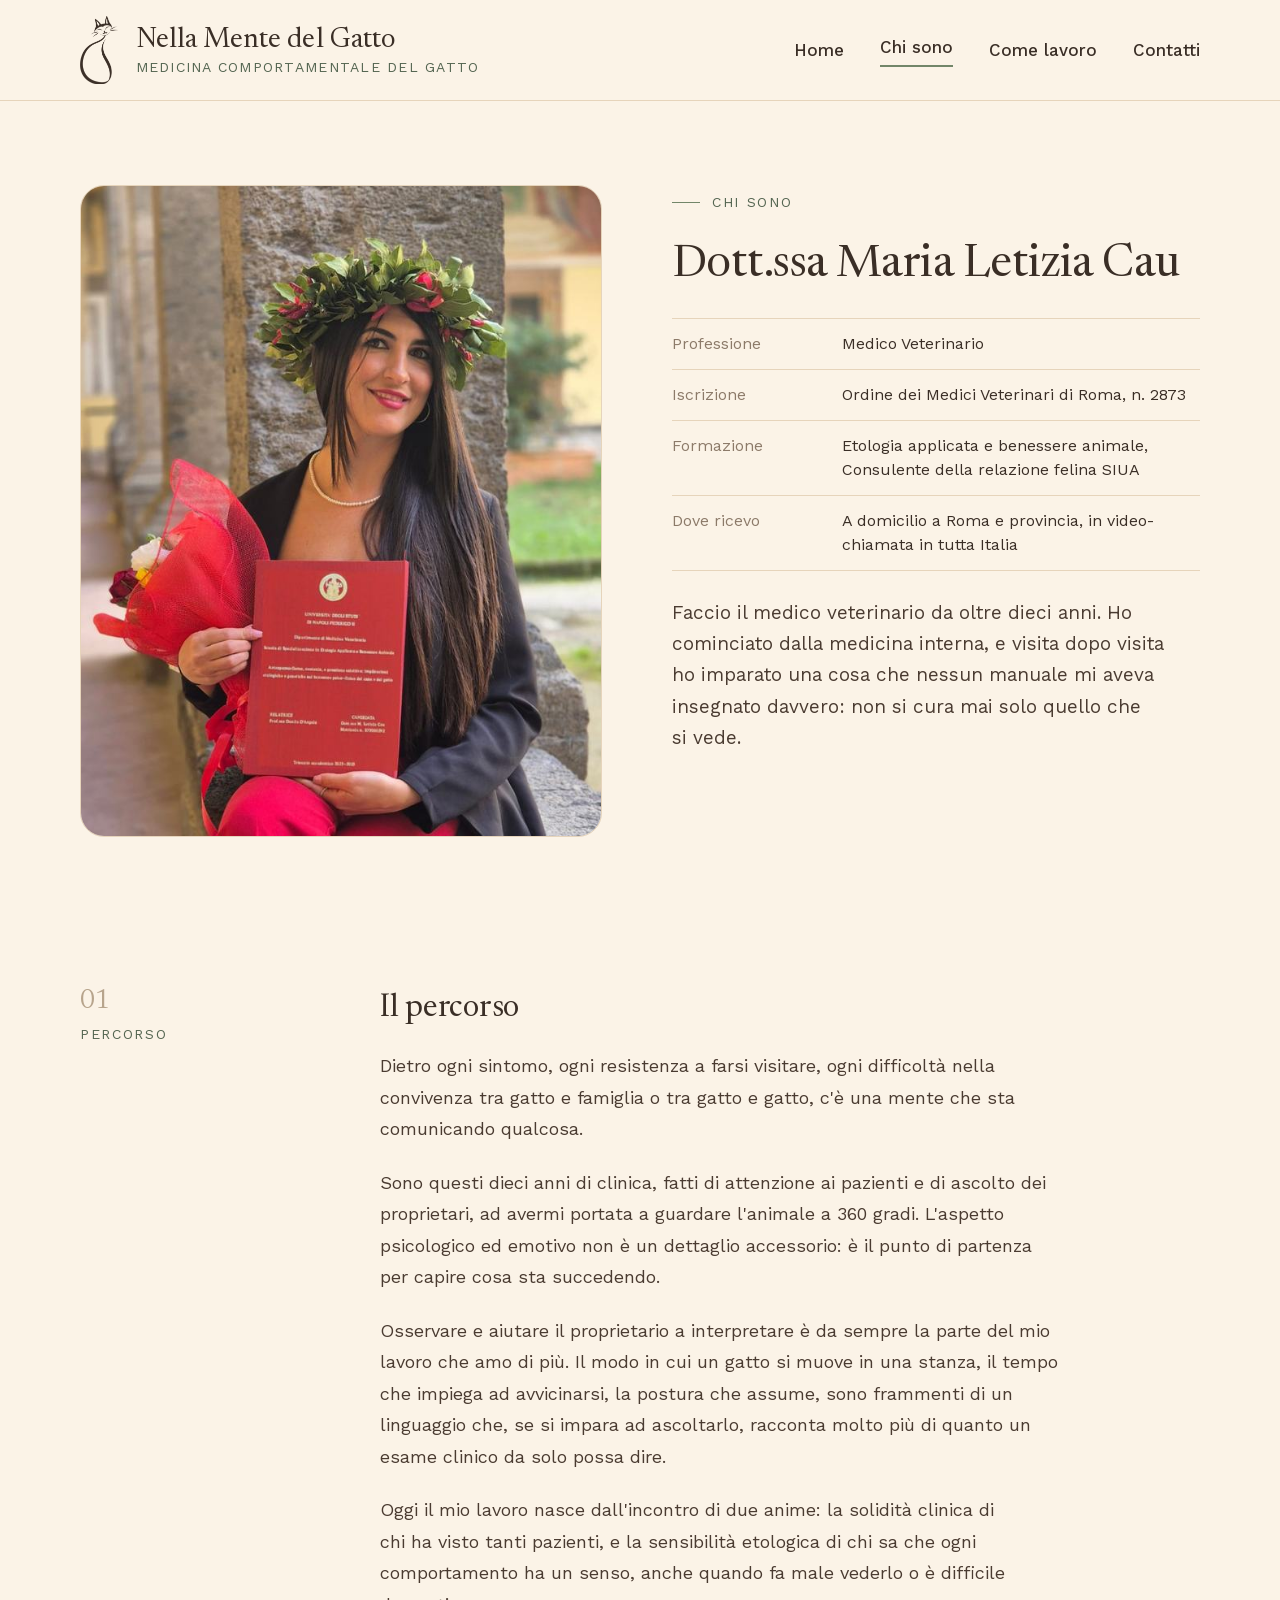
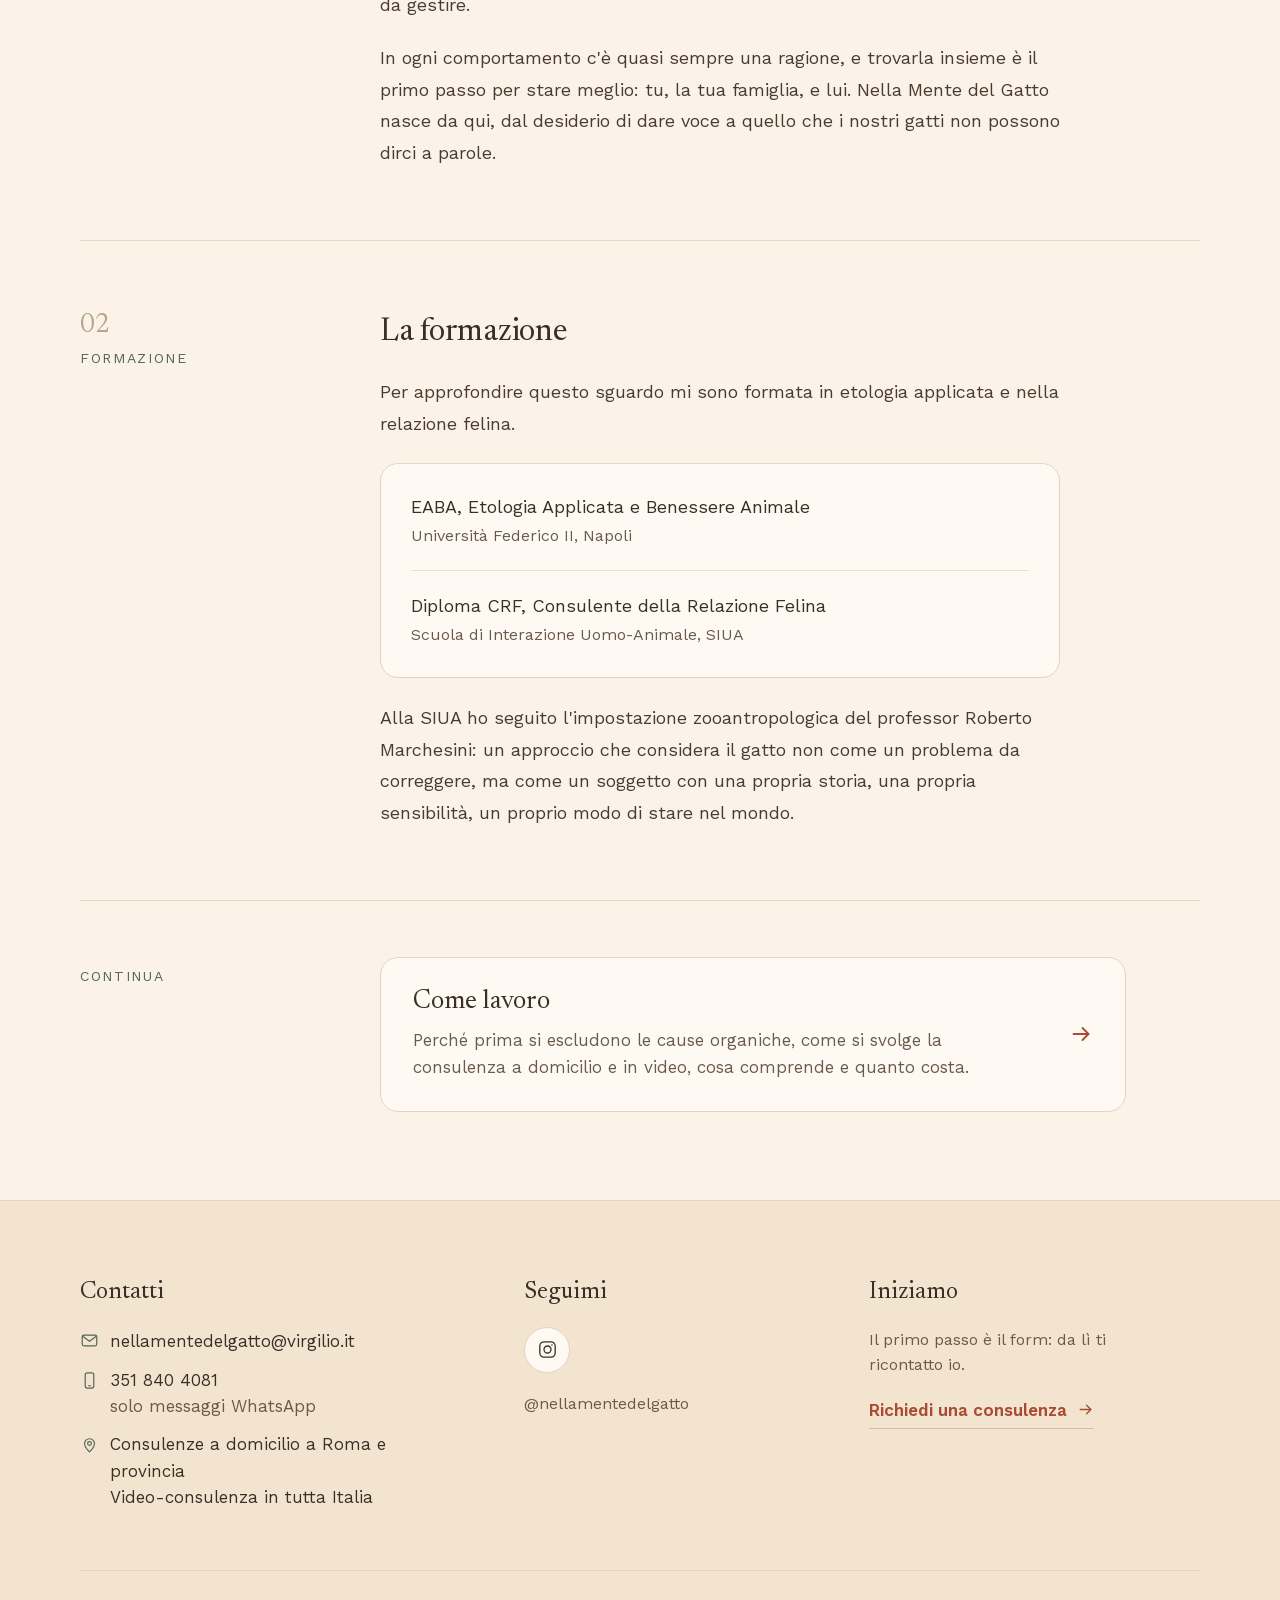
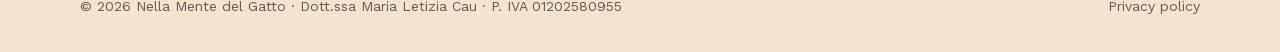
==== commit cacf22fd: "Chi sono: Medico Veterinario con l'iniziale maiuscola" ====
--- a/public/chi-sono.html
+++ b/public/chi-sono.html
@@ -17,7 +17,7 @@
   <header class="header">
     <div class="header__div">
 
-      <a href="index.html" class="brand header__a" aria-label="Nella Mente del Gatto, torna alla home">
+      <a href="./" class="brand header__a" aria-label="Nella Mente del Gatto, torna alla home">
         <img src="assets/img/logo-gatto.png" alt="Nella Mente del Gatto" class="header__img">
         <div class="header__div-2">
           <span class="header__span">Nella Mente del Gatto</span>
@@ -26,9 +26,9 @@
       </a>
 
       <nav class="header__nav">
-        <a href="index.html" class="header__a-2">Home</a>
-        <a href="chi-sono.html" aria-current="page" class="header__a-3">Chi sono</a>
-        <a href="come-lavoro.html" class="header__a-2">Come lavoro</a>
+        <a href="./" class="header__a-2">Home</a>
+        <a href="chi-sono" aria-current="page" class="header__a-3">Chi sono</a>
+        <a href="come-lavoro" class="header__a-2">Come lavoro</a>
         <a href="#contatti" class="header__a-2">Contatti</a>
       </nav>
 
@@ -52,7 +52,7 @@
         <ul class="chi-sono-apertura__ul">
           <li class="chi-sono-apertura__li">
             <span class="chi-sono-apertura__span-3">Professione</span>
-            <span>Medico veterinario</span>
+            <span>Medico Veterinario</span>
           </li>
           <li class="chi-sono-apertura__li">
             <span class="chi-sono-apertura__span-3">Iscrizione</span>
@@ -127,7 +127,7 @@
   <section class="chi-sono-continua">
     <div class="chi-sono-continua__div">
       <span class="chi-sono-continua__span">Continua</span>
-      <a href="come-lavoro.html" class="chi-sono-continua__a">
+      <a href="come-lavoro" class="chi-sono-continua__a">
         <span class="chi-sono-continua__span-2">
           <span class="chi-sono-continua__span-3">Come lavoro</span>
           <span class="chi-sono-continua__span-4">Perché prima si escludono le cause organiche, come si svolge la consulenza a domicilio e in video, cosa comprende e quanto costa.</span>
@@ -185,7 +185,7 @@
 
       <div class="footer__div-5">
         <span class="footer__span-3">© 2026 Nella Mente del Gatto · Dott.ssa Maria Letizia Cau · P. IVA 01202580955</span>
-        <a href="privacy.html" class="footer__a-4">Privacy policy</a>
+        <a href="privacy" class="footer__a-4">Privacy policy</a>
       </div>
 
     </div>
@@ -200,7 +200,7 @@
   <header class="m-header">
     <div class="m-header__div">
 
-      <a href="index.html" class="brand m-header__a" aria-label="Nella Mente del Gatto, torna alla home">
+      <a href="./" class="brand m-header__a" aria-label="Nella Mente del Gatto, torna alla home">
         <img src="assets/img/logo-gatto.png" alt="Nella Mente del Gatto" class="m-header__img">
         <span class="m-header__span">Nella Mente<br>del Gatto</span>
       </a>
@@ -210,7 +210,7 @@
       </button>
 
     </div>
-    <nav class="menu-mobile" id="m-menu" hidden><a href="index.html">Home</a><a href="chi-sono.html" aria-current="page" class="is-active">Chi sono</a><a href="come-lavoro.html">Come lavoro</a><a href="#m-contatti">Contatti</a></nav>
+    <nav class="menu-mobile" id="m-menu" hidden><a href="./">Home</a><a href="chi-sono" aria-current="page" class="is-active">Chi sono</a><a href="come-lavoro">Come lavoro</a><a href="#m-contatti">Contatti</a></nav>
   </header>
 
   <section class="m-chi-sono-apertura">
@@ -227,7 +227,7 @@
     <ul class="m-chi-sono-apertura__ul">
       <li class="m-chi-sono-apertura__li">
         <span class="m-chi-sono-apertura__span-3">Professione</span>
-        <span class="m-chi-sono-apertura__span-4">Medico veterinario</span>
+        <span class="m-chi-sono-apertura__span-4">Medico Veterinario</span>
       </li>
       <li class="m-chi-sono-apertura__li">
         <span class="m-chi-sono-apertura__span-3">Iscrizione</span>
@@ -287,7 +287,7 @@
   <section class="m-chi-sono-continua">
     <div class="m-chi-sono-continua__div">
       <span class="m-chi-sono-continua__span">Continua</span>
-      <a href="come-lavoro.html" class="m-chi-sono-continua__a">
+      <a href="come-lavoro" class="m-chi-sono-continua__a">
         <span class="m-chi-sono-continua__span-2">Come lavoro</span>
         <span class="m-chi-sono-continua__span-3">Perché prima si escludono le cause organiche, come si svolge la consulenza a domicilio e in video, cosa comprende e quanto costa.</span>
         <span class="m-chi-sono-continua__span-4">
@@ -345,7 +345,7 @@
 
     <div class="m-footer__div-5">
       <span class="m-footer__span-3">© 2026 Nella Mente del Gatto · Dott.ssa Maria Letizia Cau · P. IVA 01202580955</span>
-      <a href="privacy.html" class="m-footer__a-4">Privacy policy</a>
+      <a href="privacy" class="m-footer__a-4">Privacy policy</a>
     </div>
 
   </footer>
--- a/public/assets/css/style.css
+++ b/public/assets/css/style.css
@@ -235,6 +235,7 @@
 body.pagina-chi-sono { background: #F3E4D0; }
 body.pagina-come-lavoro { background: #F3E4D0; }
 body.pagina-privacy { background: #F3E4D0; }
+body.pagina-errore { background: #F3E4D0; }
 
 }
 
@@ -2758,3 +2759,105 @@
     line-height: 1.72;
   }
 }
+
+/* 404 */
+.errore {
+  width: 100%;
+  background: #F3E4D0;
+}
+.errore__div {
+  background: #FBF3E7;
+}
+.errore-testo {
+  max-width: 760px;
+  margin: 0 auto;
+  padding: 112px 0 136px;
+  display: flex;
+  flex-direction: column;
+  align-items: center;
+  text-align: center;
+}
+.errore-testo__img {
+  width: auto;
+  height: 96px;
+  margin-bottom: 28px;
+}
+.errore-testo__codice {
+  font-size: 14px;
+  letter-spacing: .12em;
+  text-transform: uppercase;
+  color: #556652;
+}
+.errore-testo h1 {
+  margin-top: 16px;
+  font-size: 46px;
+  line-height: 1.12;
+  letter-spacing: -0.012em;
+}
+.errore-testo p {
+  margin-top: 20px;
+  max-width: 560px;
+  font-size: 18px;
+  line-height: 1.75;
+  color: #4A3B31;
+}
+.errore-testo__azioni {
+  margin-top: 40px;
+  display: flex;
+  align-items: center;
+  justify-content: center;
+  flex-wrap: wrap;
+  gap: 28px;
+}
+.errore-testo__cta {
+  display: inline-flex;
+  align-items: center;
+  gap: 0;
+  background: #A84B32;
+  color: #FDFAF6;
+  font-size: 18px;
+  font-weight: 600;
+  padding: 20px 40px;
+  border-radius: 999px;
+  text-decoration: none;
+  --halo: color-mix(in srgb, #A84B32 38%, transparent);
+  --arrow: 19px;
+}
+.errore-testo__link,
+.errore-testo__link:hover {
+  font-size: 17px;
+  font-weight: 600;
+  color: #A84B32;
+  text-decoration: none;
+  border-bottom: 1px solid #D8B9AC;
+  padding-bottom: 4px;
+}
+@media (max-width: 1199px) {
+  .errore-testo {
+    max-width: 680px;
+    padding: 64px 20px 80px;
+  }
+  .errore-testo__img {
+    height: 80px;
+    margin-bottom: 22px;
+  }
+  .errore-testo h1 {
+    font-size: 34px;
+    line-height: 1.14;
+  }
+  .errore-testo p {
+    font-size: 16px;
+    line-height: 1.72;
+  }
+  .errore-testo__azioni {
+    align-self: stretch;
+    flex-direction: column;
+    gap: 22px;
+  }
+  .errore-testo__cta {
+    display: flex;
+    align-self: stretch;
+    justify-content: center;
+    padding: 19px 24px;
+  }
+}
